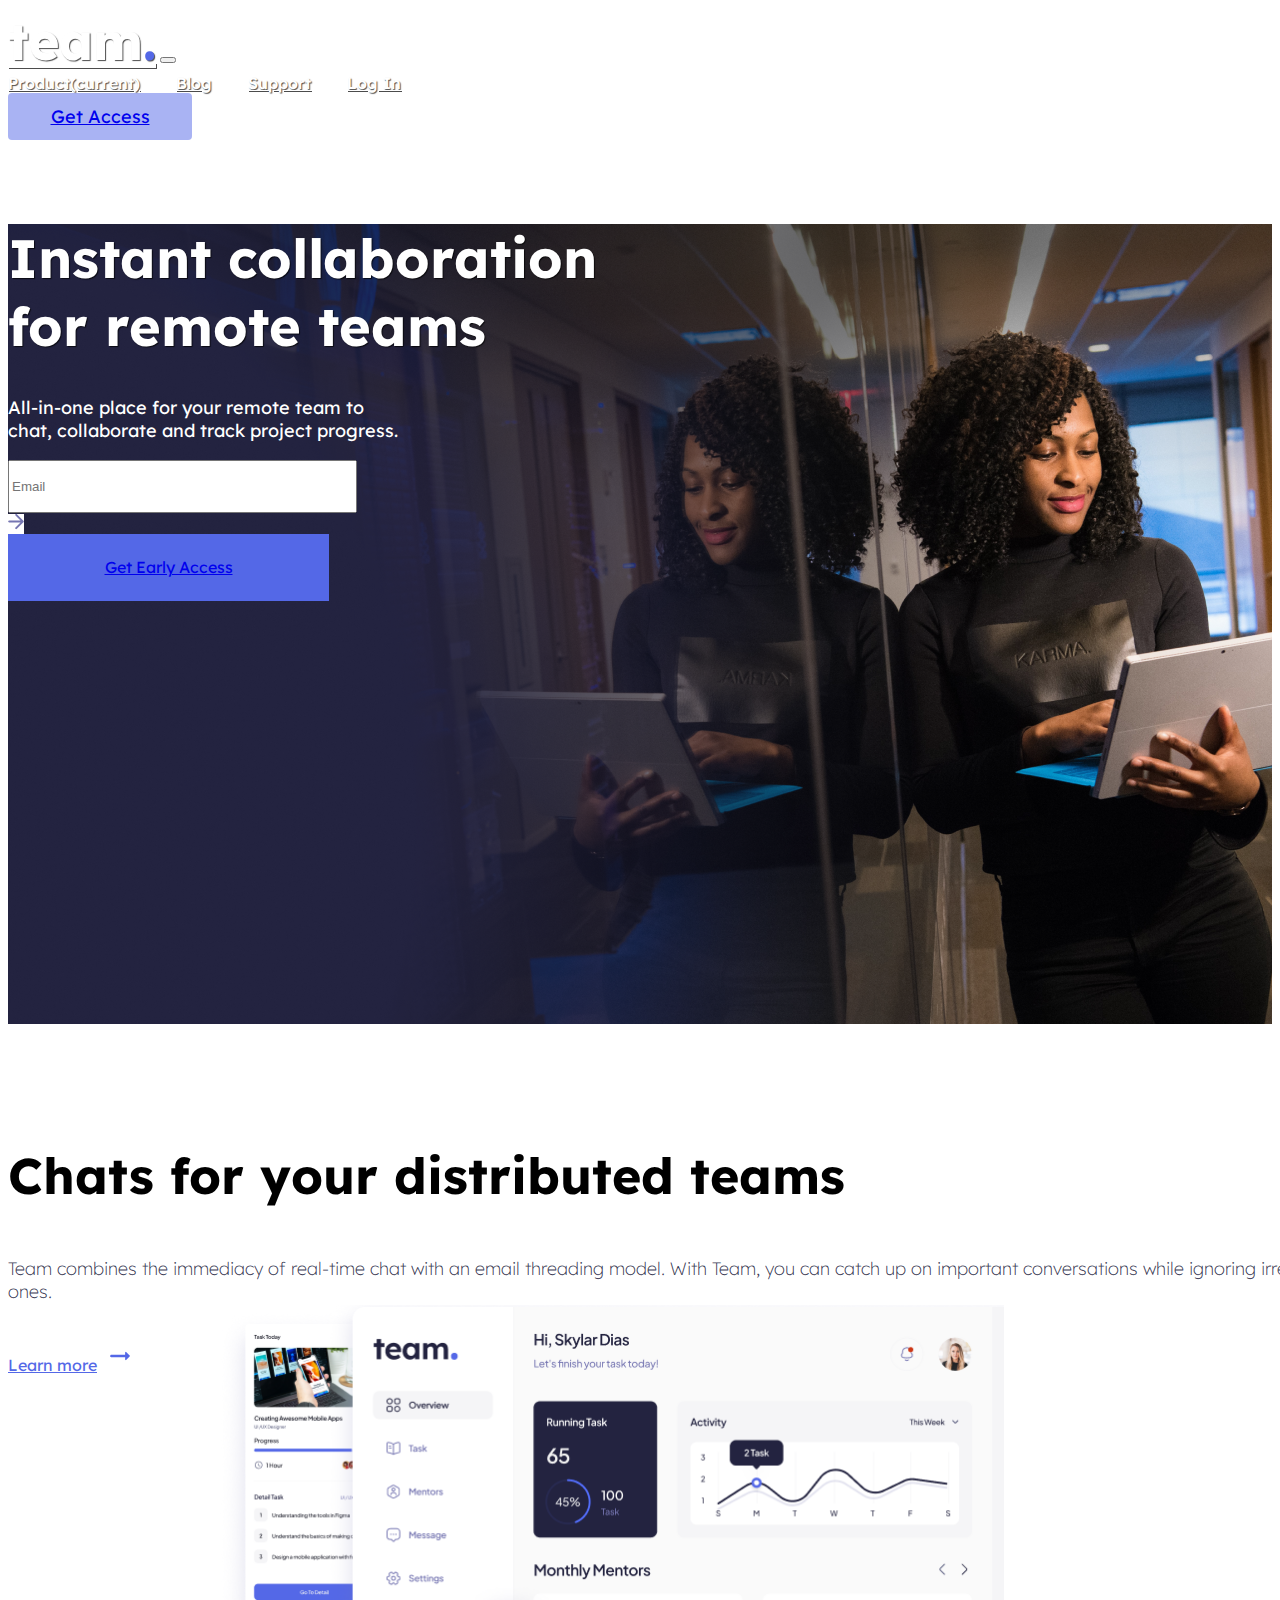
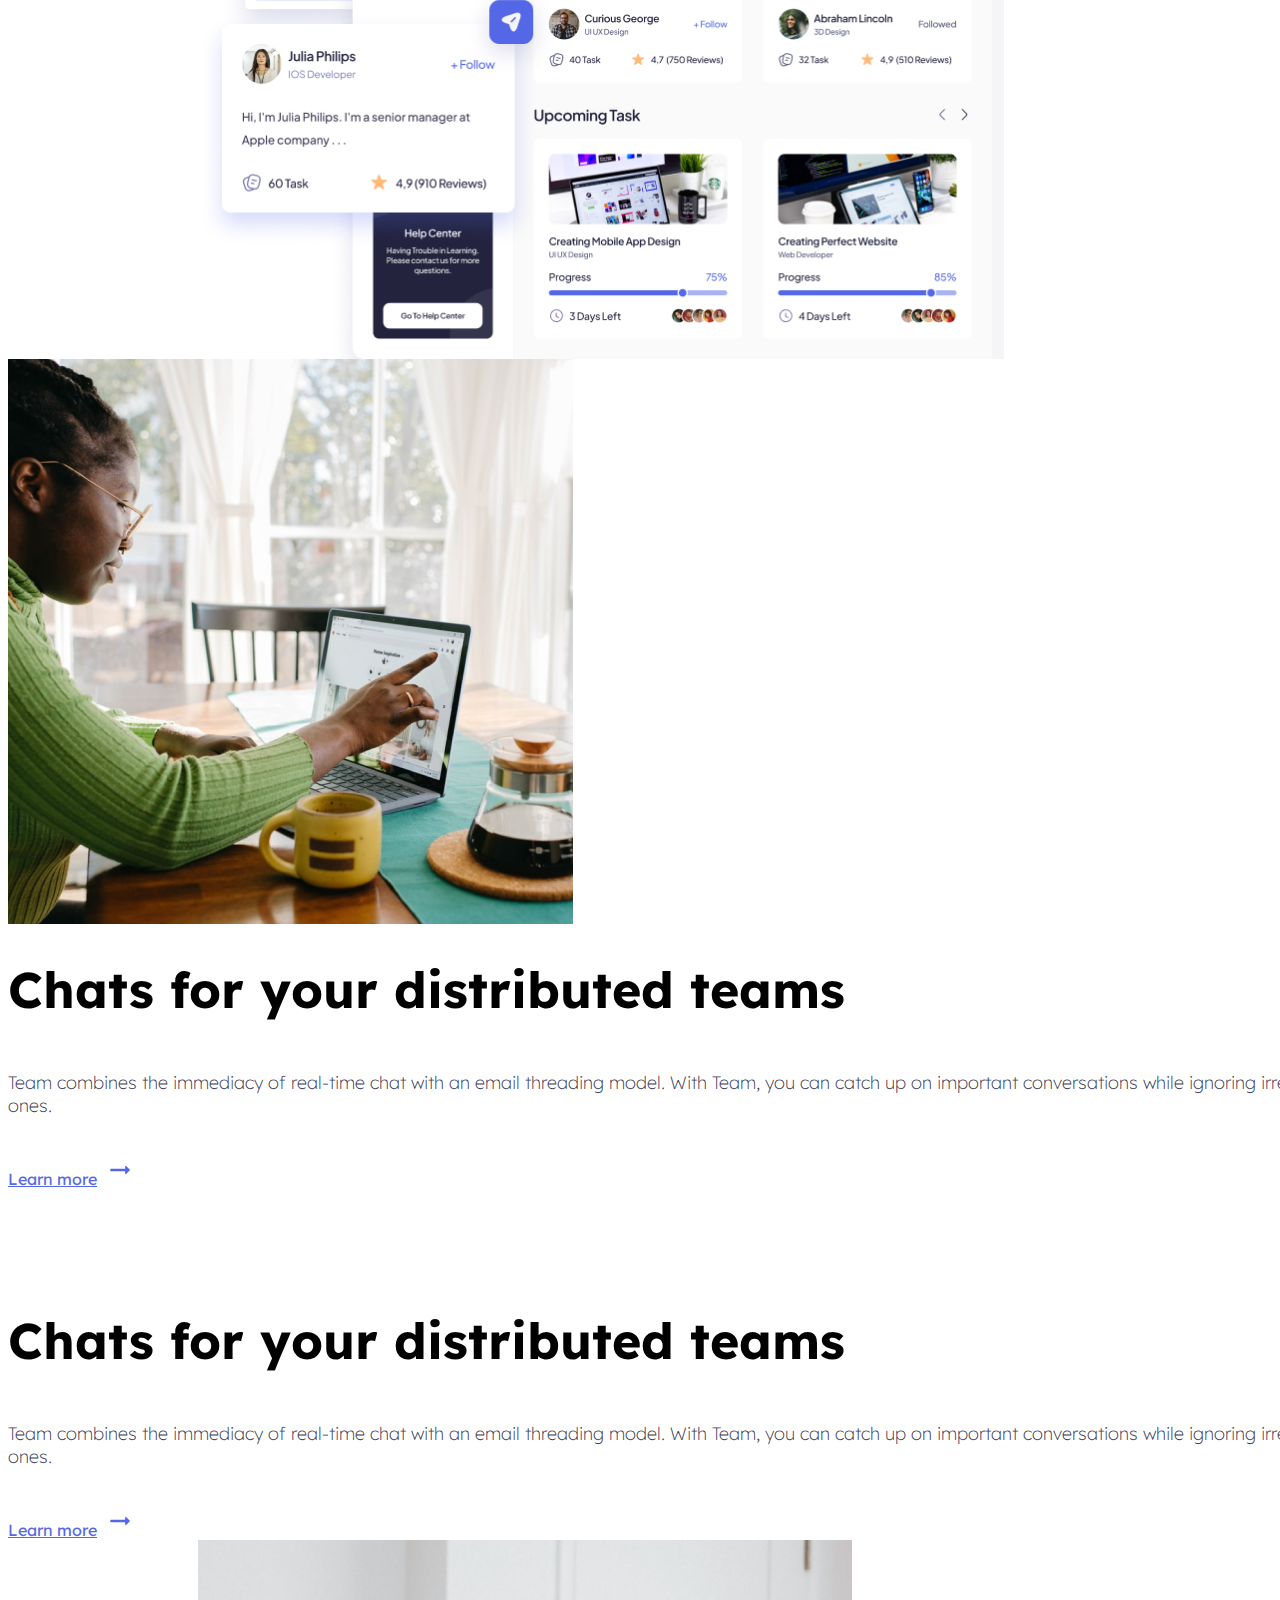
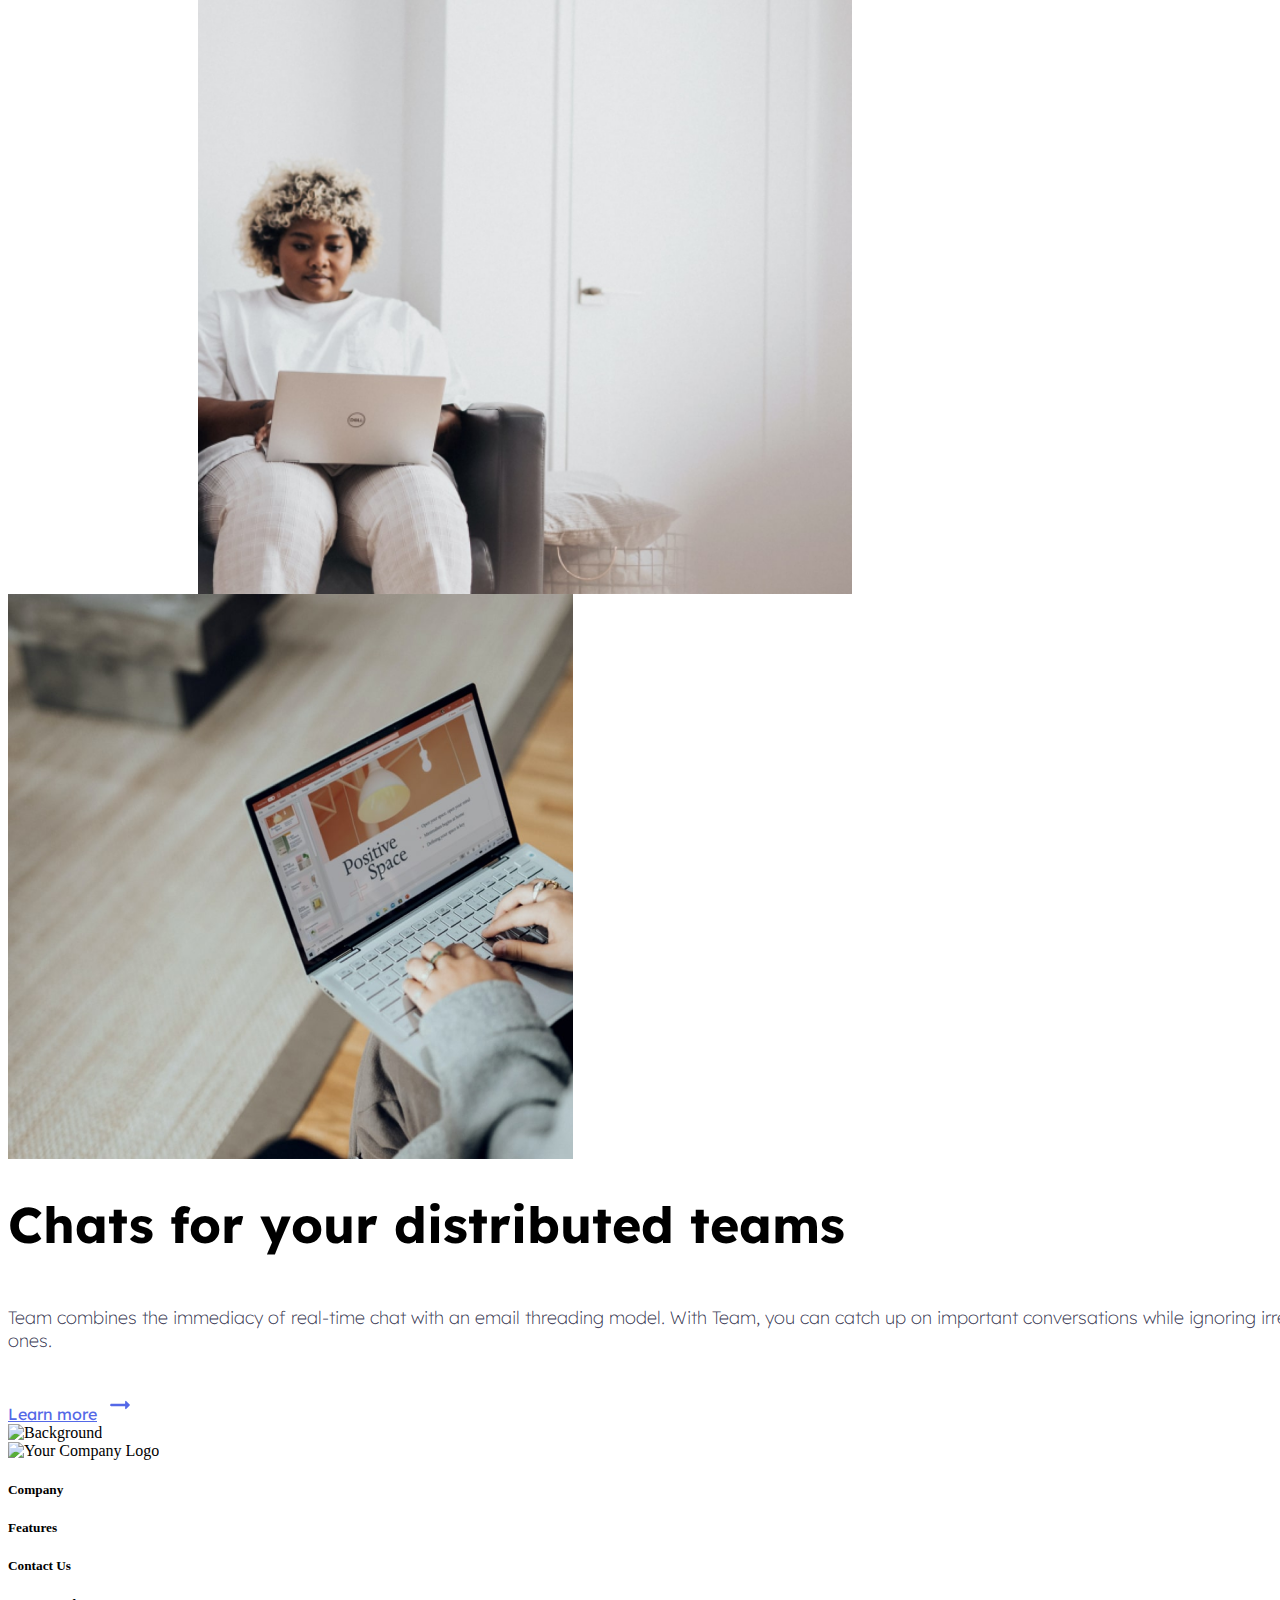
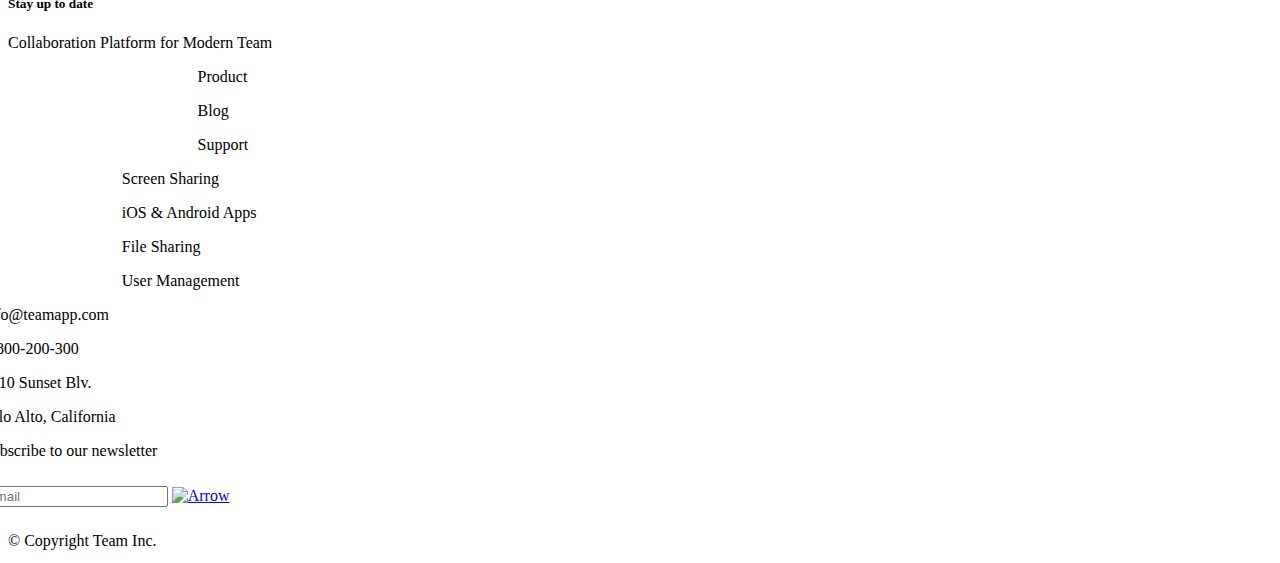
==== index.html @ dfdba872 "first commit" ====
<!doctype html>
<html lang="en">
  <head>
    <!-- Required meta tags -->
    <meta charset="utf-8">
    <meta name="viewport" content="width=device-width, initial-scale=1, shrink-to-fit=no">

    <!-- Bootstrap CSS -->
    <link rel="stylesheet" href="https://cdn.jsdelivr.net/npm/bootstrap@4.6.2/dist/css/bootstrap.min.css" integrity="sha384-xOolHFLEh07PJGoPkLv1IbcEPTNtaed2xpHsD9ESMhqIYd0nLMwNLD69Npy4HI+N" crossorigin="anonymous">

    <!-- Font Text -->
    <link href="https://fonts.googleapis.com/css2?family=Lexend+Deca" rel="stylesheet"> 
    <!-- My CSS -->
    <link rel="stylesheet" href="style.css">

    <title>Team.</title>
  </head>
  <body>
    <!-- Navbar -->
    <nav class="navbar navbar-expand-lg navbar-dark">
      <div class="container">
        <a class="navbar-brand font-family" href="#">team<span class="warna-titik">.</span></a>
        <button class="navbar-toggler" type="button" data-toggle="collapse" data-target="#navbarNavAltMarkup" aria-controls="navbarNavAltMarkup" aria-expanded="false" aria-label="Toggle navigation">
          <span class="navbar-toggler-icon"></span>
        </button>
        <div class="collapse navbar-collapse" id="navbarNavAltMarkup">
          <div class="navbar-nav ml-auto font-family">
            <a class="nav-link" href="#"><u>Product</u><span class="sr-only">(current)</span></a>
            <a class="nav-link" href="#"><u>Blog</u></a>
            <a class="nav-link" href="#"><u>Support</u></a>
            <a class="nav-link" href="#"><u>Log In</u></a>
            <a class="btn text-white tombol" href="#">Get Access</a>
          </div>
        </div>
      </div>
    </nav>
    <!-- END Navbar -->

    <!-- Jumbotron -->
    <div class="jumbotron jumbotron-fluid">
      <div class="">
        <div class="container font-family">
          <h1 class="display-4">Instant collaboration<br>for remote teams</h1>
          <p class="lead mt-4"><span>All-in-one place for your remote team to</span>
             chat, collaborate and track project progress.</p>
             <div class="container">
              <!-- Content -->
              <div class="row">
                <div class="lebar-kolom mt-5">
                  <div class="input-group">
                    <input type="text" class="form-email form-control icon-input" placeholder="Email">
                    <div class="input-group-append">
                      <span class="input-group-text">
                      <img src="img/arrow_forward.png" alt="">
                      </span>
                    </div>
                  </div>
                </div>
                <div class="col-6 mt-5">
                  <a href="#" class="btn text-white tombol2">Get Early Access</a>
              </div>
              </div>
        </div>
        </div>
      </div>
    </div> 
    <!-- END Jumbotron -->

    <!-- Container -->
    <div class="container font-family">
      <!-- Workingspace -->
      <div class="row workingspace ">
        <div class="col-lg-4">
          <h3>Chats for your distributed teams</h3>
          <p class="mt-4">Team combines the immediacy of real-time chat with an email threading model. With Team, you can catch up on important conversations while ignoring irrelevant ones.</p>
          <br><u class="link-button">Learn more</u><img class ="arrow-right" src="img/arrow_right.png" alt="">
        </div>
        <div class="col-lg-8">
          <img src="img/mockup.png" alt="Workingspace" class="img-fluid lebar-mockup">
        </div>
      </div>
      <div class="row workingspace ">
        <div class="col-lg-8">
          <img src="img/img-group.png" alt="Workingspace" class="img-fluid">
        </div>
        <div class="col-lg-4">
          <h3>Chats for your distributed teams</h3>
          <p class="mt-4">Team combines the immediacy of real-time chat with an email threading model. With Team, you can catch up on important conversations while ignoring irrelevant ones.</p>
          <br><u class="link-button">Learn more</u><img class ="arrow-right" src="img/arrow_right.png" alt="">
        </div>
      </div>
      <div class="row workingspace ">
        <div class="col-lg-4">
          <h3>Chats for your distributed teams</h3>
          <p class="mt-4">Team combines the immediacy of real-time chat with an email threading model. With Team, you can catch up on important conversations while ignoring irrelevant ones.</p>
          <br><u class="link-button">Learn more</u><img class ="arrow-right" src="img/arrow_right.png" alt="">
        </div>
        <div class="col-lg-8">
          <img src="img/img-group1.png" alt="Workingspace" class="img-fluid lebar-mockup1">
        </div>
      </div>
      <div class="row workingspace ">
        <div class="col-lg-8">
          <img src="img/img-group2.png" alt="Workingspace" class="img-fluid">
        </div>
        <div class="col-lg-4">
          <h3>Chats for your distributed teams</h3>
          <p class="mt-4">Team combines the immediacy of real-time chat with an email threading model. With Team, you can catch up on important conversations while ignoring irrelevant ones.</p>
          <br><u class="link-button">Learn more</u><img class ="arrow-right" src="img/arrow_right.png" alt="">
        </div>
      </div>
       <!-- END Workingspace -->
    </div>
    <!-- END Container -->

    <!-- Fotter -->
    <!-- Footer -->
  <footer class="py-3">
    <div class="custom-container">
      <div class="col-md-3 d-flex justify-content-center">
        <img src="images/Home-Desktop/Footer/background.png" alt="Background" width="100" />
      </div>
      <div class="row">
        <div class="col-md-1 d-flex justify-content-right">
          <img src="images/Home-Desktop/Footer/team..png" alt="Your Company Logo" width="100" />
        </div>
        <div class="col-md-4">
          <h5 class="text-right text-color-custom">Company</h5>
        </div>
        <div class="col-md-2">
          <h5 class="text-right text-color-custom">Features</h5>
          <!-- List of features here -->
        </div>
        <div class="col-md-2">
          <h5 class="text-right text-color-custom">Contact Us</h5>
          <!-- Contact info here -->
        </div>
        <div class="col-md-2">
          <h5 class="text-right text-color-custom">Stay up to date</h5>
          <!-- Social media icons here -->
        </div>
      </div>
      <!-- Add a new row for the collaboration platform -->
      <div class="row">
        <div class="col-md-2 text-left">
          <p>Collaboration Platform for Modern Team</p>
        </div>
        <div class="col-md-1 text-left" style="margin-left: 15%;">
          <!-- List of blog posts or other content here -->
          <p>Product</p>
          <p>Blog</p>
          <p>Support</p>
        </div>
        <div class="col-md-2 text-left" style="margin-left: 9%;">
          <!-- List of blog posts or other content here -->
          <p>Screen Sharing</p>
          <p>iOS & Android Apps</p>
          <p>File Sharing</p>
          <p>User Management</p>
        </div>
        <div class="col-md-2 text-left" style="margin-left: -2%;">
          <!-- List of blog posts or other content here -->
          <p>info@teamapp.com</p>
          <p>1-800-200-300</p>
          <p>1010 Sunset Blv.</p>
          <p>Palo Alto, California</p>
        </div>
        <!-- Text field here -->
        <div class="input-container text-left" style="margin-left: -2%; margin-bottom: 2%;">
          <p>Subscribe to our newsletter</p>
          <div style="margin-top: 2%;">
            <input type="text" placeholder="Email">
            <a href="http://127.0.0.1:5500/Landing_page.html#" class="arrow-icon"><img
                src="images/Home-Desktop/Footer/arrow_forward_24px.png" alt="Arrow" /></a>
          </div>
        </div>
      </div>
    </div>
    <!-- Move copyright outside the container -->
    </div>
    </div>
    <!-- Move copyright outside the container -->
    <div class="container">
      <div class="row">
        <div class="col-md-2 text-left">
          <p style="margin-bottom: 1%;">&copy; Copyright Team Inc.</p>
        </div>
      </div>
    </div>
  </footer>


    <!-- END Fotter -->

    <!-- Optional JavaScript; choose one of the two! -->

    <!-- Option 1: jQuery and Bootstrap Bundle (includes Popper) -->
    <script src="https://cdn.jsdelivr.net/npm/jquery@3.5.1/dist/jquery.slim.min.js" integrity="sha384-DfXdz2htPH0lsSSs5nCTpuj/zy4C+OGpamoFVy38MVBnE+IbbVYUew+OrCXaRkfj" crossorigin="anonymous"></script>
    <script src="https://cdn.jsdelivr.net/npm/bootstrap@4.6.2/dist/js/bootstrap.bundle.min.js" integrity="sha384-Fy6S3B9q64WdZWQUiU+q4/2Lc9npb8tCaSX9FK7E8HnRr0Jz8D6OP9dO5Vg3Q9ct" crossorigin="anonymous"></script>
  </body>
</html>
---- style.css ----
/* MOBILE VERSION */
/* Navbar */
.navbar {
    position: relative;
    z-index: 1;
    
    
}

.navbar-brand {
    
    font-size: 52px;
    font-weight: 700;
    
    
}
/* END Navbar */

/* Jumbotron */
.jumbotron {
    background-image: url(img/bg-web.png);
    background-size: cover;
    height: 900px;
    /* width: auto; */
    /* text-align: center; */
    position: relative;
    margin-top: -105px;
    margin-left: -900px;
}

.jumbotron .container {
    z-index: 1;
    position: relative;
}

.jumbotron::after {
    content: '';
    display: block;
    width: 100%;
    height: 100%;
    background-image: linear-gradient(to left, #5468e700, #5468e7b6);
    position: absolute;
    bottom: 0;
}

.jumbotron .display-4 {
   color: white;
   padding-left: 900px;
   /* text-align: right; */
   font-weight: bolder;
   text-shadow: 1px 1px 1px rgba(0, 0, 0, 0.7);
   /* font-size: 40px; */
   margin-top: 188.5px;
   

}

.jumbotron .display-4 span {
    font-weight: 600;
 }

 /* END Jumbotron */


/* Workingspace */
.workingspace{
    margin-top: 120px;
    text-align: center;
}

.workingspace h3{
    font-size: 50px;
    /* text-transform: uppercase; */
    margin-top: 30px;
    font-weight: 700;
    margin-right: -100px;

}

.workingspace p{
    font-size: 18px;
    color: #232340E5;
    font-weight: 200;
    margin-right: -100px;

}

/* END Workingspace */

/* Utility */
.font-family{
    font-family: Lexend Deca;
}

.tombol {
    border-radius: 4px;
    -webkit-border-radius: 4px;
    -moz-border-radius: 4px;
    -ms-border-radius: 4px;
    -o-border-radius: 4px;
    background-color: #5468E780;
    width: 184px;
    height: 47px;
    font-size: 18px;
    font-weight: 400;
    padding: 10px, 44px;
    display: flex;
    justify-content: center; 
    align-items: center;
}


.tombol2 {
    display: flex;
    justify-content: center; 
    align-items: center; 
    background-color: #5468E7;
    padding: 10px 44px; 
    width: 233px;
    height: 47px;
  }
  

/* .tombol2 {
    background-color: #5468E7;
    padding: 10px, 44px, 10px, 44px;
    width: 233px;
    height: 47px;

} */

.warna-titik {
    color: #5468E7;
 }

 .lead{
    color: white;
    font-size: 18px;
    padding-left: 900px;
    
}

.form-email {
    /* width: 298px; */
    /* margin-right: 100px; */
    height: 47px;
    padding: 11px, 16px;
    width: 100%;
    
}
.input-group-text {
    border: none; 
    background-color: rgb(255, 255, 255);
     
}

.lebar-kolom {
    width: 27%;
}

.link-button {
    color: #5468E7;
    font-size: 16px;
}

.arrow-right {
    margin-left: 8px;
}

/* END Utility */


/* DEKSTOP VERSION */
@media (min-width: 992px) {
    /* Navbar */
    .navbar-brand, .nav-link {
        color: white !important;
        text-shadow: 1px 1px 1px rgba(0, 0, 0, 0.7);
    } 



    .nav-link {
        /* text-transform: uppercase; */
        margin-right: 32px;
        font-size: 16px;
        font-weight: 500;
    }

    /* .nav-link:hover::after {
        content: '';
        display: block;
        border-bottom: 3px solid #0B63DC;
        width: 50%;
        margin: auto;
        padding-bottom: 5px;
        margin-bottom: -8px;

    } */

     /* END Navbar */

    /* Jumbotron */
    .jumbotron {
        margin-top: -105px;
        margin-left: auto;
        height: 800px;

    }

    .jumbotron::after {
        display: none;
      
    }

    .jumbotron .display-4 {
        font-size: 54px;
        padding-left: 0px;
        /* text-align: left; */
        /* color: white;
        margin-right: 100px;
        font-weight: 200;
        text-shadow: 1px 1px 1px rgba(0, 0, 0, 0.7);
        font-size: 40px;
        margin-top: 388.5px; */
    }
    /* END Jumbotron */

    /* Workingspace */
    .workingspace {
        text-align: left;
    }

    /* END Workingspace */

    /* Utility */
    .lead{
        color: white;
        font-size: 18px;
        padding-left: 0px;
    }

    .lead span{
        display: block;
    }

    .lebar-mockup {
        margin-left: 190px;
        margin-top: -70px;
        /* width: 1050.69px; */
        height: 654px;
        float: left;
    }

    .lebar-mockup1 {
        margin-left: 190px;
        /* margin-top: -70px; */
        /* width: 1050.69px; */
        height: 654px;
        float: left;
    }
    /* END Utility */
 }
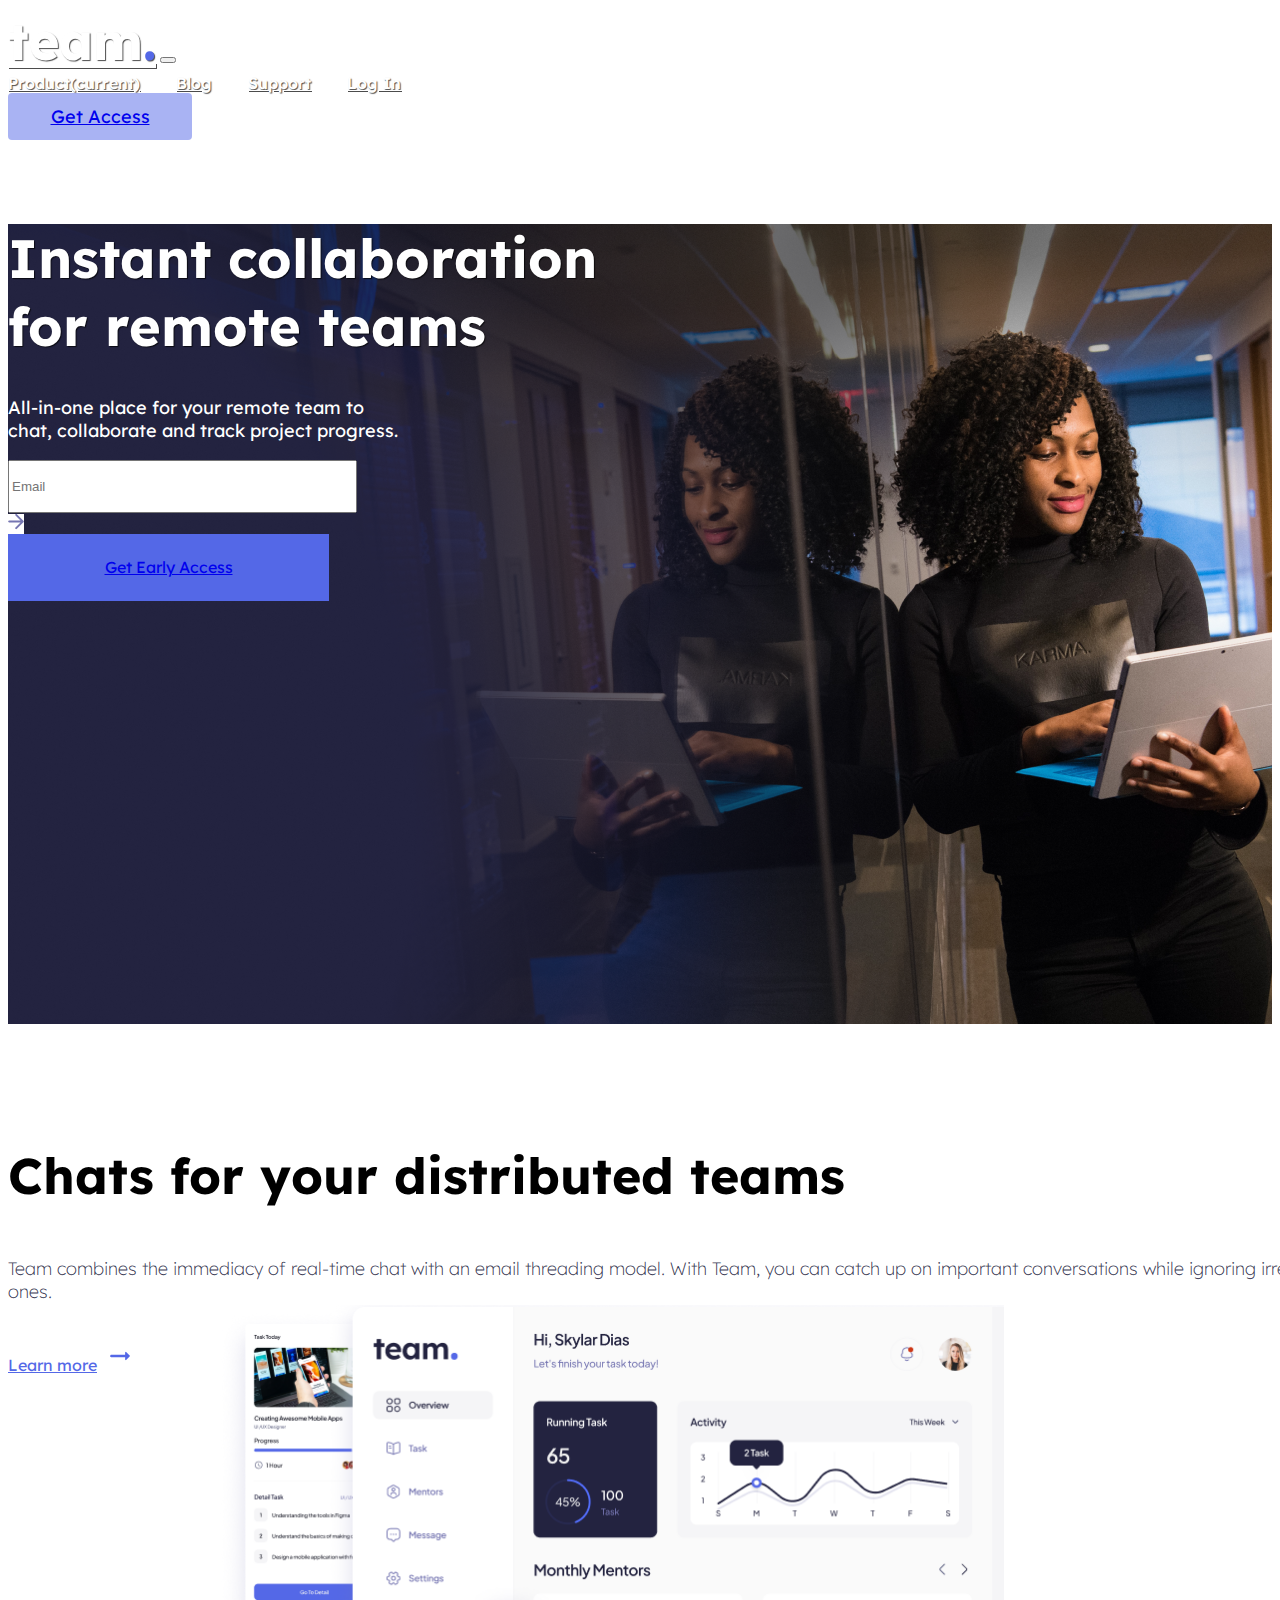
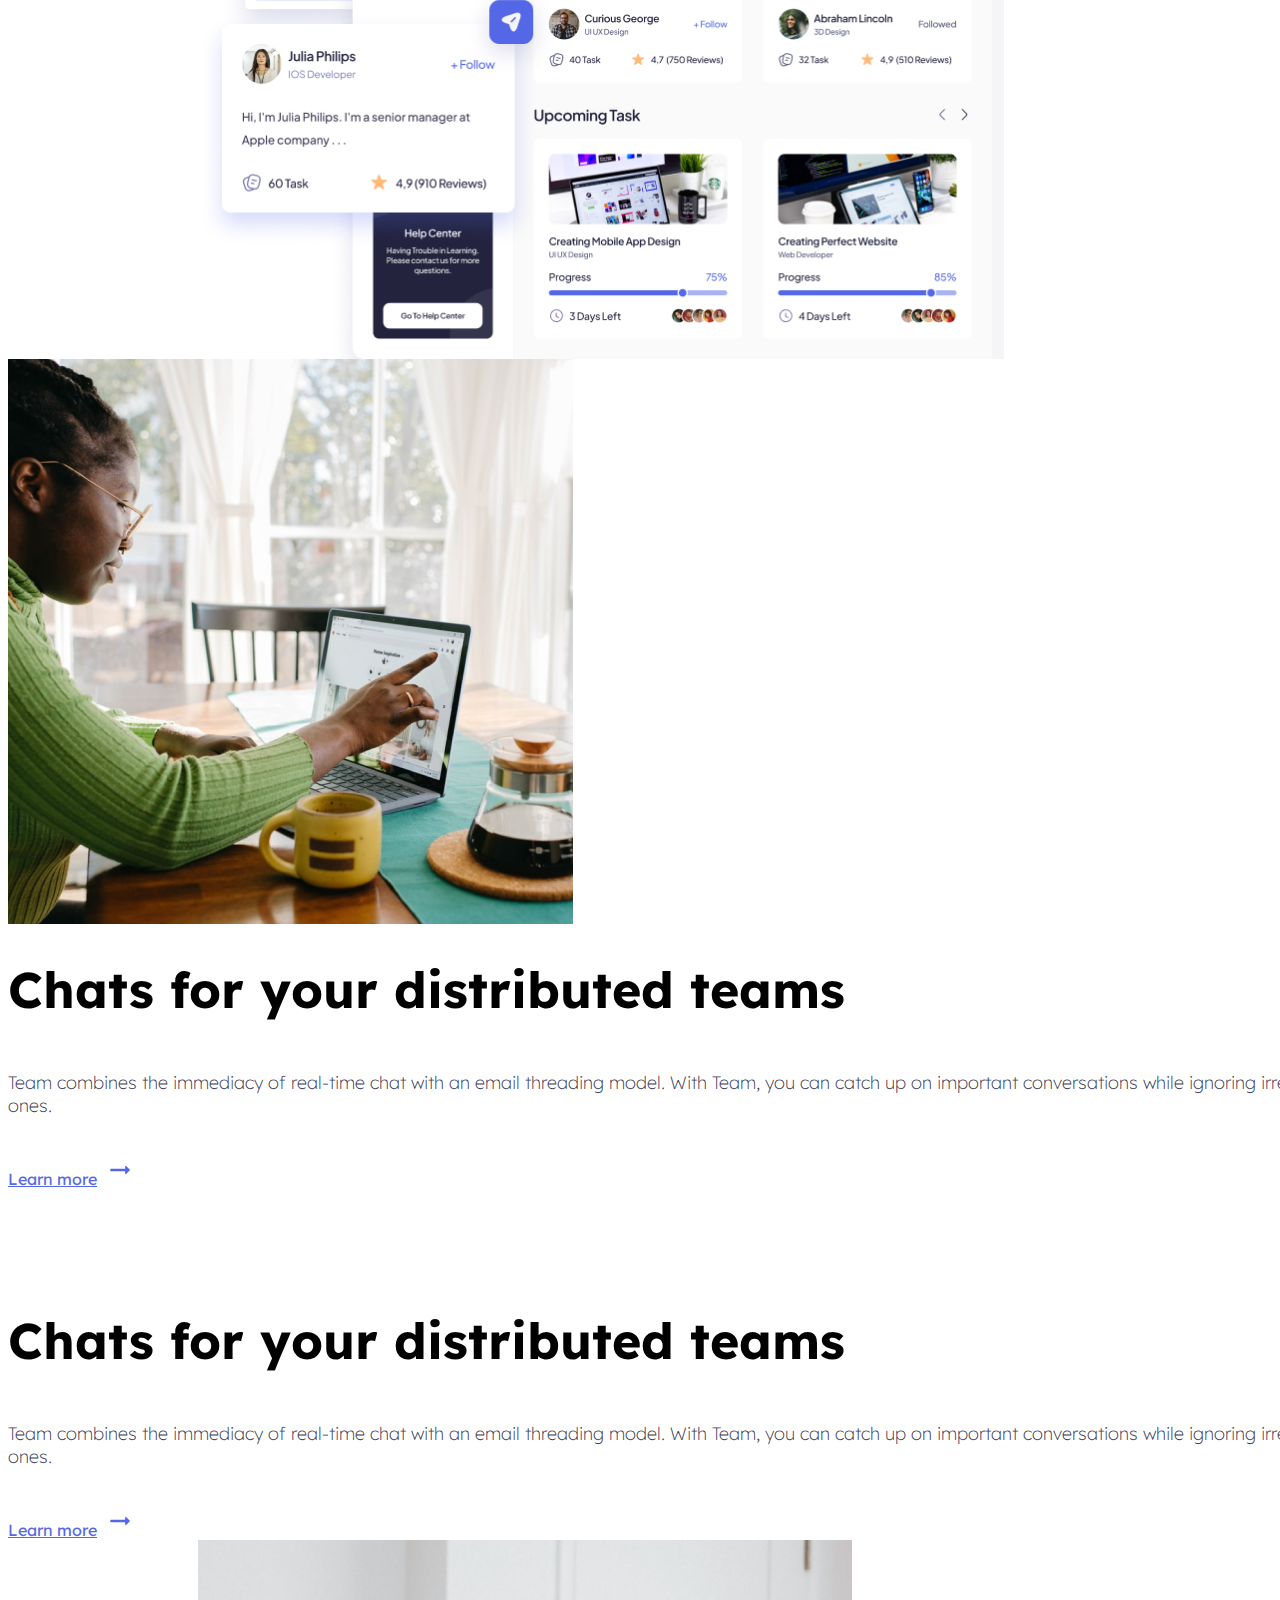
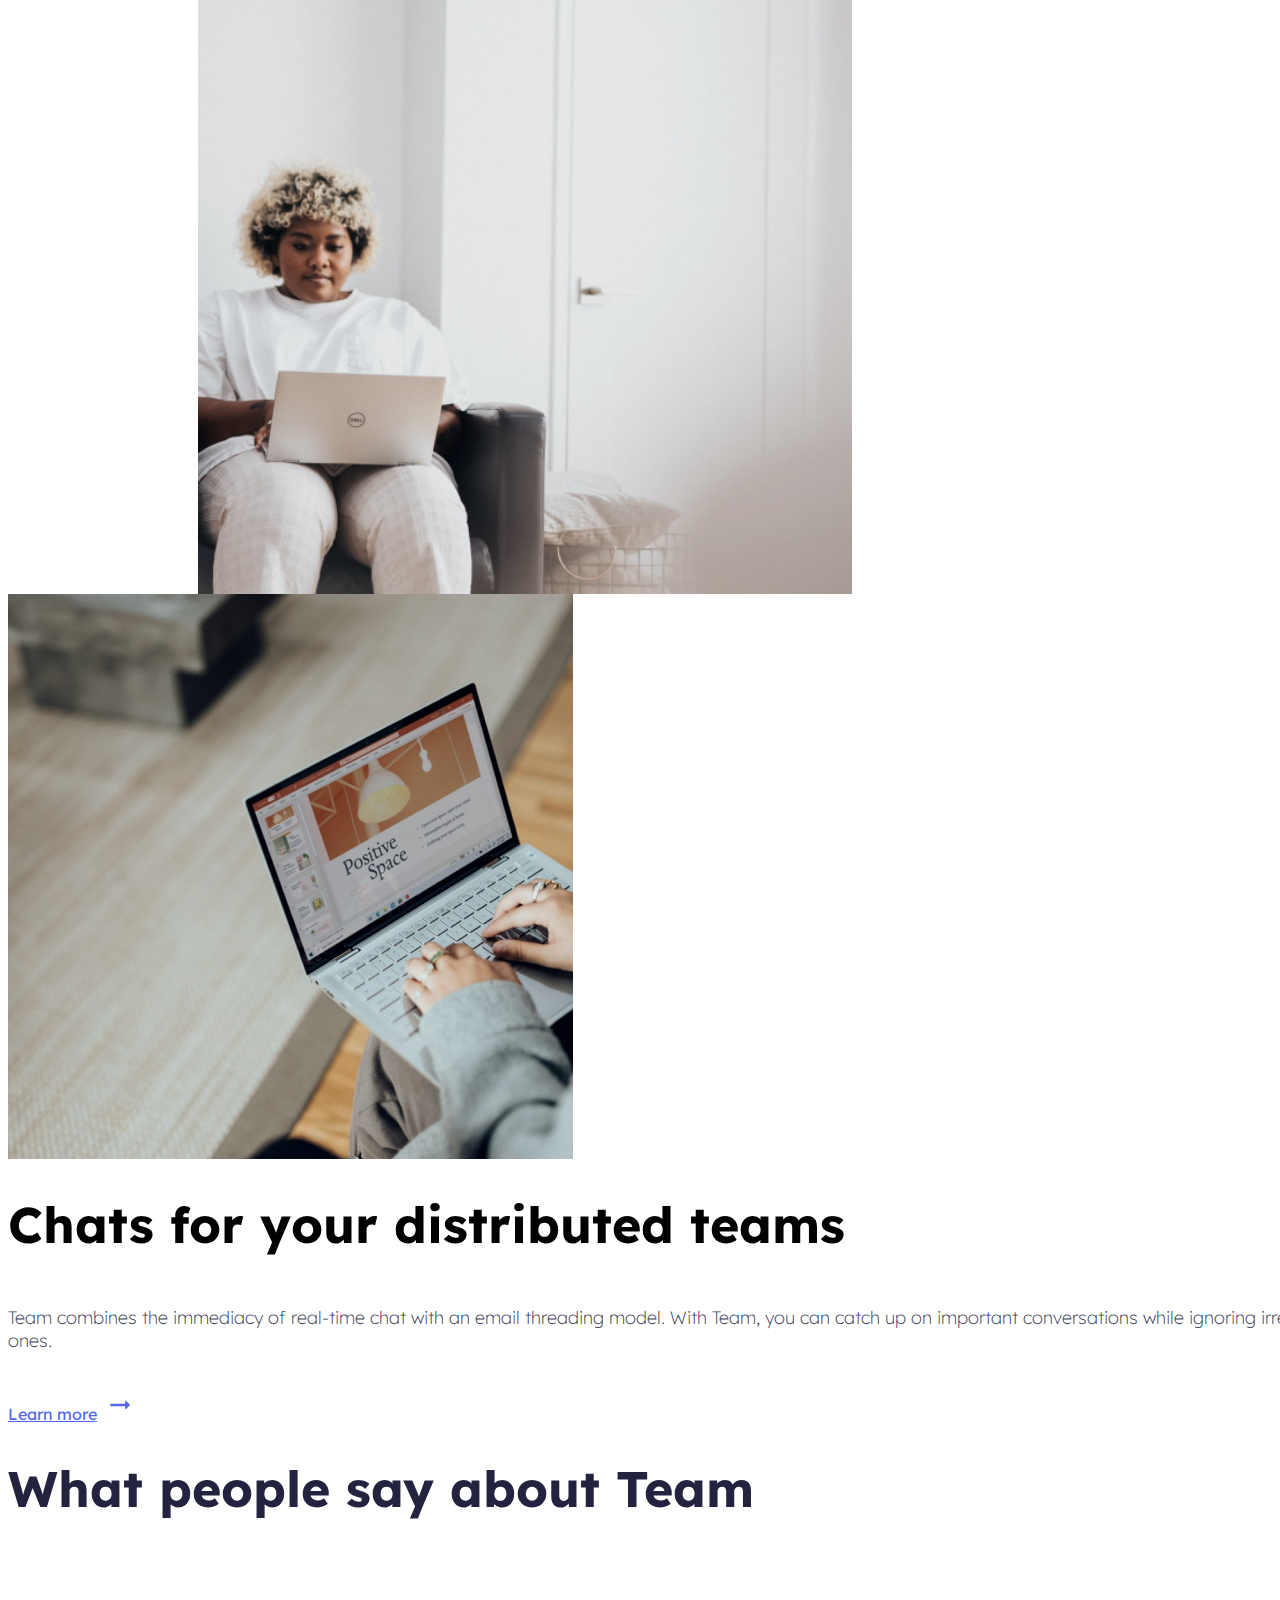
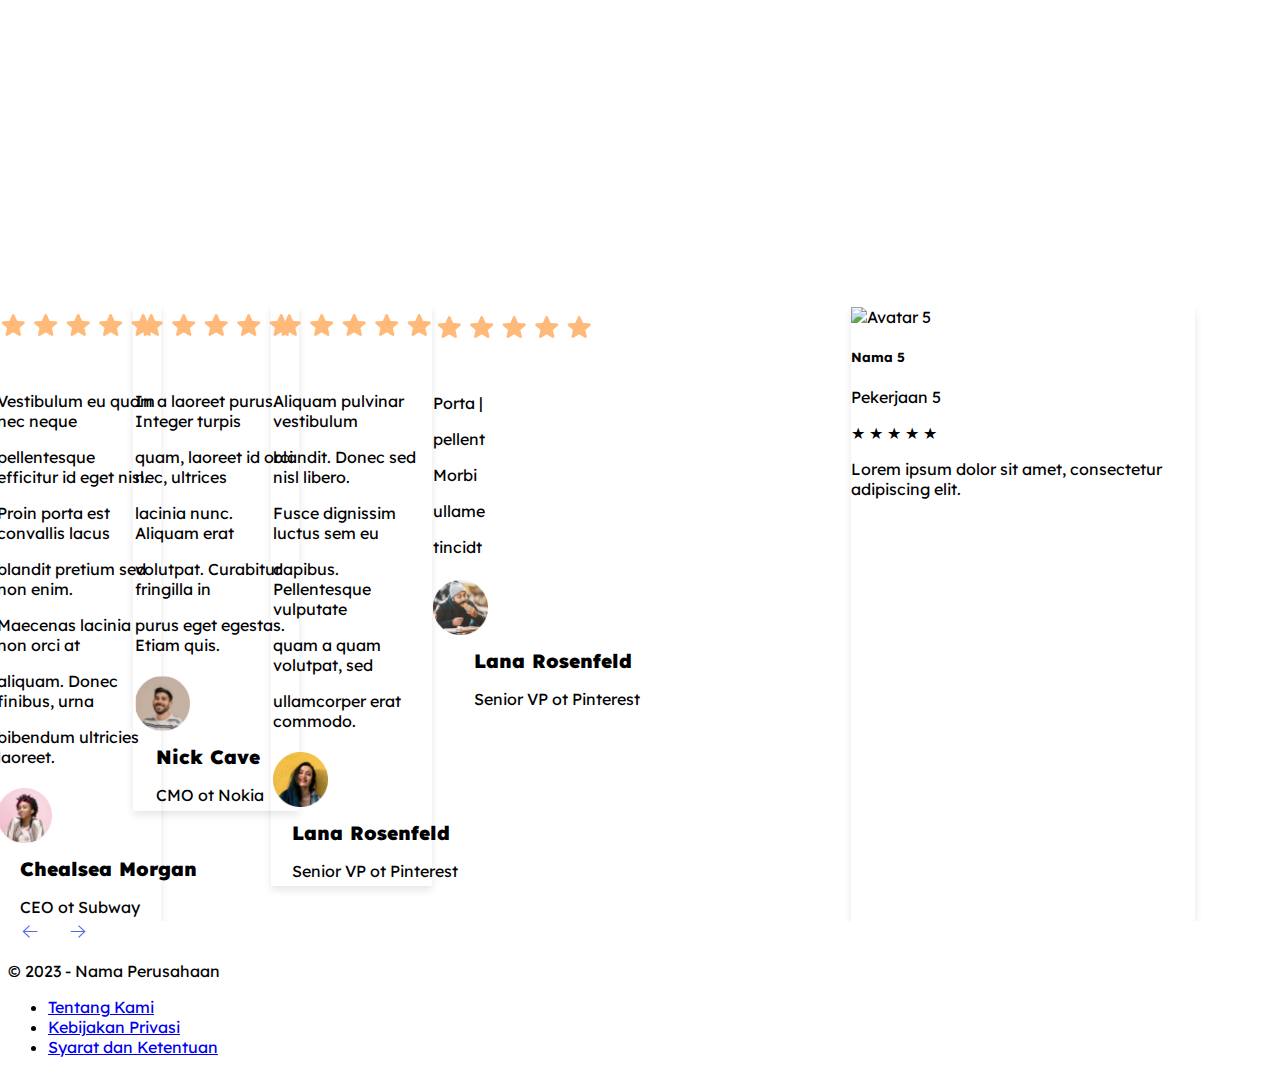
==== commit 063dae59: "update riviewcard" ====
--- a/index.html
+++ b/index.html
@@ -17,7 +17,7 @@
   </head>
   <body>
     <!-- Navbar -->
-    <nav class="navbar navbar-expand-lg navbar-dark">
+    <nav class="navbar navbar-expand-lg navbar-dark bg-transparent">
       <div class="container">
         <a class="navbar-brand font-family" href="#">team<span class="warna-titik">.</span></a>
         <button class="navbar-toggler" type="button" data-toggle="collapse" data-target="#navbarNavAltMarkup" aria-controls="navbarNavAltMarkup" aria-expanded="false" aria-label="Toggle navigation">
@@ -44,7 +44,7 @@
           <p class="lead mt-4"><span>All-in-one place for your remote team to</span>
              chat, collaborate and track project progress.</p>
              <div class="container">
-              <!-- Content -->
+              
               <div class="row">
                 <div class="lebar-kolom mt-5">
                   <div class="input-group">
@@ -69,19 +69,39 @@
     <!-- Container -->
     <div class="container font-family">
       <!-- Workingspace -->
+      <div class="row workingspace">
+        <div class="col-lg-4 urutan-kolom2">
+          <h3>Chats for your distributed teams</h3>
+          <p class="mt-4">Team combines the immediacy of real-time chat with an email threading model. With Team, you can catch up on important conversations while ignoring irrelevant ones.</p>
+          <br><u class="link-button">Learn more</u><img class ="arrow-right" src="img/arrow_right.png" alt="">
+        </div>
+        <div class="col-lg-8 urutan-kolom1">
+          <img src="img/mockup.png" alt="Workingspace" class="img-fluid lebar-mockup">
+        </div>
+      </div>
       <div class="row workingspace ">
+        <div class="col-lg-8">
+          <img src="img/img-group.png" alt="Workingspace" class="img-fluid">
+        </div>
         <div class="col-lg-4">
           <h3>Chats for your distributed teams</h3>
           <p class="mt-4">Team combines the immediacy of real-time chat with an email threading model. With Team, you can catch up on important conversations while ignoring irrelevant ones.</p>
           <br><u class="link-button">Learn more</u><img class ="arrow-right" src="img/arrow_right.png" alt="">
         </div>
-        <div class="col-lg-8">
-          <img src="img/mockup.png" alt="Workingspace" class="img-fluid lebar-mockup">
+      </div>
+      <div class="row workingspace ">
+        <div class="col-lg-4 urutan-kolom2">
+          <h3>Chats for your distributed teams</h3>
+          <p class="mt-4">Team combines the immediacy of real-time chat with an email threading model. With Team, you can catch up on important conversations while ignoring irrelevant ones.</p>
+          <br><u class="link-button">Learn more</u><img class ="arrow-right" src="img/arrow_right.png" alt="">
+        </div>
+        <div class="col-lg-8 urutan-kolom1">
+          <img src="img/img-group1.png" alt="Workingspace" class="img-fluid lebar-mockup1">
         </div>
       </div>
       <div class="row workingspace ">
         <div class="col-lg-8">
-          <img src="img/img-group.png" alt="Workingspace" class="img-fluid">
+          <img src="img/img-group2.png" alt="Workingspace" class="img-fluid">
         </div>
         <div class="col-lg-4">
           <h3>Chats for your distributed teams</h3>
@@ -89,113 +109,280 @@
           <br><u class="link-button">Learn more</u><img class ="arrow-right" src="img/arrow_right.png" alt="">
         </div>
       </div>
-      <div class="row workingspace ">
-        <div class="col-lg-4">
-          <h3>Chats for your distributed teams</h3>
-          <p class="mt-4">Team combines the immediacy of real-time chat with an email threading model. With Team, you can catch up on important conversations while ignoring irrelevant ones.</p>
-          <br><u class="link-button">Learn more</u><img class ="arrow-right" src="img/arrow_right.png" alt="">
-        </div>
-        <div class="col-lg-8">
-          <img src="img/img-group1.png" alt="Workingspace" class="img-fluid lebar-mockup1">
-        </div>
-      </div>
-      <div class="row workingspace ">
-        <div class="col-lg-8">
-          <img src="img/img-group2.png" alt="Workingspace" class="img-fluid">
-        </div>
-        <div class="col-lg-4">
-          <h3>Chats for your distributed teams</h3>
-          <p class="mt-4">Team combines the immediacy of real-time chat with an email threading model. With Team, you can catch up on important conversations while ignoring irrelevant ones.</p>
-          <br><u class="link-button">Learn more</u><img class ="arrow-right" src="img/arrow_right.png" alt="">
-        </div>
-      </div>
        <!-- END Workingspace -->
+    <div class="container">
+      <div class="row">
+        <div class="col-md-12">
+          <div class="d-flex justify-content-center align-items-center font-family" style="height: 50vh;">
+            <h1 class="text-model">What people say about Team</h1>
+          </div>
+        </div>
+      </div>
     </div>
     <!-- END Container -->
 
-    <!-- Fotter -->
+    <!-- Review Card -->
+    <section id="what-people-say" class="py-5">
+      <div class="container mt-5 mb-5">
+        <div id="reviewCarousel" class="carousel slide" data-ride="carousel">
+          <div class="carousel-inner">
+            <div class="carousel-item active">
+              <div class="row" style="margin-left: -1%;">
+                <div class="col-md-12 mb-5">
+                  <div class="review-carousel">
+                    <!-- Review Card Pertama -->
+                    <div class="col-md-4" style="margin-right: -3%;">
+                      <div class="card review-card">
+                        <div class="card-body" style="margin:-1%;">
+                          <div class="review-content">
+                            <div class="rating text-left">
+                              <img src="img\Rating.png" alt="Rating" />
+                            </div>
+                            <br>
+                            <p>Vestibulum eu quam nec neque </p>
+                            <p>pellentesque efficitur id eget nisl.</p>
+                            <p>Proin porta est convallis lacus</p>
+                            <p>blandit pretium sed non enim.</p>
+                            <p>Maecenas lacinia non orci at </p>
+                            <p>aliquam. Donec finibus, urna</p>
+                            <p> bibendum ultricies laoreet.</p>
+                            <br>
+                            <div class="row" style="width: 140%;">
+                              <div class="col-md-2">
+                                <div class="avatar-img text-center">
+                                  <img src="img\Avatar.png" alt="Avatar" width="55" />
+                                </div>
+                              </div>
+                              <div class="col-md-15" style="margin-left: 10%;">
+                                <div class="reviewer-name">
+                                  <h4><strong>Chealsea Morgan</strong></h4>
+                                  <p>CEO ot Subway</p>
+                                </div>
+                              </div>
+                            </div>
+                          </div>
+                        </div>
+                      </div>
+                    </div>
+  
+                    <!-- Review Card Kedua -->
+                    <div class="col-md-4" style="margin-right: -3%;">
+                      <div class="card review-card">
+                        <div class="card-body" style="margin:-1%;">
+                          <div class="review-content">
+                            <div class="rating text-left">
+                              <img src="img\Rating.png" alt="Rating" />
+                            </div>
+                            <br>
+                            <p> In a laoreet purus. Integer turpis</p>
+                            <p>quam, laoreet id orci nec, ultrices</p>
+                            <p>lacinia nunc. Aliquam erat</p>
+                            <p>volutpat. Curabitur fringilla in</p>
+                            <p>purus eget egestas. Etiam quis. </p>
+                            <br>
+                            <div class="row" style="width: 130%;">
+                              <div class="col-md-2">
+                                <div class="avatar-img text-center">
+                                  <img src="img\Ellipse.png" alt="Avatar" width="55" />
+                                </div>
+                              </div>
+                              <div class="col-md-15" style="margin-left: 10%;">
+                                <div class="reviewer-name">
+                                  <h4><strong>Nick Cave</strong></h4>
+                                  <p>CMO ot Nokia</p>
+                                </div>
+                              </div>
+                            </div>
+                          </div>
+                        </div>
+                      </div>
+                    </div>
+  
+                    <!-- Review Card Ketiga -->
+                    <div class="col-md-4" style="margin-right: -1%;">
+                      <div class="card review-card">
+                        <div class="card">
+                          <div class="card-body" style="margin:-1%;">
+                            <div class="review-content">
+                              <div class="rating text-left">
+                                <img src="img\Rating.png" alt="Rating" />
+                              </div>
+                              <br>
+                              <p> Aliquam pulvinar vestibulum</p>
+                              <p>blandit. Donec sed nisl libero.</p>
+                              <p>Fusce dignissim luctus sem eu</p>
+                              <p>dapibus. Pellentesque vulputate</p>
+                              <p>quam a quam volutpat, sed</p>
+                              <p> ullamcorper erat commodo. </p>
+                              <br>
+                              <div class="row" style="width: 120%;">
+                                <div class="col-md-2">
+                                  <div class="avatar-img text-center">
+                                    <img src="img\Avatar1.png" alt="Avatar" width="55" />
+                                  </div>
+                                </div>
+                                <div class="col-md-15" style="margin-left: 10%;">
+                                  <div class="reviewer-name">
+                                    <h4><strong>Lana Rosenfeld</strong></h4>
+                                    <p>Senior VP ot Pinterest</p>
+                                  </div>
+                                </div>
+                              </div>
+                            </div>
+                          </div>
+                        </div>
+                      </div>
+                    </div>
+  
+                    <!-- Review Card Keempat -->
+                    <div class="review-card review-card-no-mirror">
+                      <div class="card">
+                        <div class="card-body" style="margin:-1%;">
+                          <div class="review-content">
+                            <div class="rating text-left">
+                              <img src="img\Rating.png" alt="Rating" />
+                            </div>
+                            <br>
+                            <p style="margin-right: 20%;" class="review-text half-review-text">
+                              Porta |</p>
+                            <p>pellent</p>
+                            <p>Morbi</p>
+                            <p>ullame</p>
+                            <p>tincidt</p>
+                            <br>
+                            <div class="row" style="width: 120%;">
+                              <div class="col-md-2">
+                                <div class="avatar-img text-center">
+                                  <img src="img\Avatar2.png" alt="Avatar" width="55" />
+                                </div>
+                              </div>
+                              <div class="col-md-15" style="margin-left: 10%;">
+                                <div class="reviewer-name">
+                                  <h4><strong>Lana Rosenfeld</strong></h4>
+                                  <p>Senior VP ot Pinterest</p>
+                                </div>
+                              </div>
+                            </div>
+                          </div>
+                        </div>
+                      </div>
+                    </div>
+  
+  
+                    <div class="card review-card">
+                      <img src="images/Home-Desktop/Review Carousel/Ellipse1.png" class="card-img-top" alt="Avatar 5">
+                      <div class="card-body">
+                        <h5 class="card-title">Nama 5</h5>
+                        <p class="card-text">Pekerjaan 5</p>
+                        <div class="rating">
+                          <span>&#9733;</span>
+                          <span>&#9733;</span>
+                          <span>&#9733;</span>
+                          <span>&#9733;</span>
+                          <span>&#9733;</span>
+                        </div>
+                        <p class="card-text">Lorem ipsum dolor sit amet, consectetur adipiscing elit.</p>
+                      </div>
+                    </div>
+                  </div>
+                </div>
+              </div>
+  
+              <div class="d-flex justify-content-end" style="margin-right: 16%;">
+                <!-- Previous Button as Image -->
+                <button class="custom-btn" id="prevBtn">
+                  <img src="img\arrow.png" alt="Previous" />
+                </button>
+  
+                <!-- Next Button as Image -->
+                <button class="custom-btn" id="nextBtn">
+                  <img src="img\arrow(1).png" alt="Next" />
+                </button>
+              </div>
+            </div>
+          </div>
+        </div>
+      </div>
+    </section>
+    <!-- END Review Card -->
+
+
+
     <!-- Footer -->
-  <footer class="py-3">
-    <div class="custom-container">
-      <div class="col-md-3 d-flex justify-content-center">
-        <img src="images/Home-Desktop/Footer/background.png" alt="Background" width="100" />
-      </div>
-      <div class="row">
-        <div class="col-md-1 d-flex justify-content-right">
-          <img src="images/Home-Desktop/Footer/team..png" alt="Your Company Logo" width="100" />
-        </div>
-        <div class="col-md-4">
-          <h5 class="text-right text-color-custom">Company</h5>
-        </div>
-        <div class="col-md-2">
-          <h5 class="text-right text-color-custom">Features</h5>
-          <!-- List of features here -->
-        </div>
-        <div class="col-md-2">
-          <h5 class="text-right text-color-custom">Contact Us</h5>
-          <!-- Contact info here -->
-        </div>
-        <div class="col-md-2">
-          <h5 class="text-right text-color-custom">Stay up to date</h5>
-          <!-- Social media icons here -->
-        </div>
-      </div>
-      <!-- Add a new row for the collaboration platform -->
-      <div class="row">
-        <div class="col-md-2 text-left">
-          <p>Collaboration Platform for Modern Team</p>
-        </div>
-        <div class="col-md-1 text-left" style="margin-left: 15%;">
-          <!-- List of blog posts or other content here -->
-          <p>Product</p>
-          <p>Blog</p>
-          <p>Support</p>
-        </div>
-        <div class="col-md-2 text-left" style="margin-left: 9%;">
-          <!-- List of blog posts or other content here -->
-          <p>Screen Sharing</p>
-          <p>iOS & Android Apps</p>
-          <p>File Sharing</p>
-          <p>User Management</p>
-        </div>
-        <div class="col-md-2 text-left" style="margin-left: -2%;">
-          <!-- List of blog posts or other content here -->
-          <p>info@teamapp.com</p>
-          <p>1-800-200-300</p>
-          <p>1010 Sunset Blv.</p>
-          <p>Palo Alto, California</p>
-        </div>
-        <!-- Text field here -->
-        <div class="input-container text-left" style="margin-left: -2%; margin-bottom: 2%;">
-          <p>Subscribe to our newsletter</p>
-          <div style="margin-top: 2%;">
-            <input type="text" placeholder="Email">
-            <a href="http://127.0.0.1:5500/Landing_page.html#" class="arrow-icon"><img
-                src="images/Home-Desktop/Footer/arrow_forward_24px.png" alt="Arrow" /></a>
-          </div>
-        </div>
-      </div>
-    </div>
-    <!-- Move copyright outside the container -->
-    </div>
-    </div>
-    <!-- Move copyright outside the container -->
+  <footer class="footer">
     <div class="container">
       <div class="row">
-        <div class="col-md-2 text-left">
-          <p style="margin-bottom: 1%;">&copy; Copyright Team Inc.</p>
+        <div class="col-md-12">
+          <p>&copy; 2023 - Nama Perusahaan</p>
+          <ul class="list-inline">
+            <li class="list-inline-item"><a href="#">Tentang Kami</a></li>
+            <li class="list-inline-item"><a href="#">Kebijakan Privasi</a></li>
+            <li class="list-inline-item"><a href="#">Syarat dan Ketentuan</a></li>
+          </ul>
         </div>
       </div>
     </div>
   </footer>
 
-
-    <!-- END Fotter -->
+    <!-- END Footer -->
 
     <!-- Optional JavaScript; choose one of the two! -->
 
     <!-- Option 1: jQuery and Bootstrap Bundle (includes Popper) -->
     <script src="https://cdn.jsdelivr.net/npm/jquery@3.5.1/dist/jquery.slim.min.js" integrity="sha384-DfXdz2htPH0lsSSs5nCTpuj/zy4C+OGpamoFVy38MVBnE+IbbVYUew+OrCXaRkfj" crossorigin="anonymous"></script>
     <script src="https://cdn.jsdelivr.net/npm/bootstrap@4.6.2/dist/js/bootstrap.bundle.min.js" integrity="sha384-Fy6S3B9q64WdZWQUiU+q4/2Lc9npb8tCaSX9FK7E8HnRr0Jz8D6OP9dO5Vg3Q9ct" crossorigin="anonymous"></script>
+
+     <!-- jQuery -->
+  <script src="https://code.jquery.com/jquery-3.6.0.min.js"></script>
+  <!-- JavaScript for Carousel -->
+  <script>
+    // jQuery Document Ready
+    $(document).ready(function () {
+      // Initialize the carousel
+      const cardCount = $('.review-carousel .card').length;
+      const cardsPerPage = 4;
+      let currentIndex = 0;
+
+      function showCards() {
+        const cardWidth = $('.review-carousel .card').outerWidth(true);
+        const maxIndex = Math.max(cardCount - cardsPerPage, 0);
+        const offset = -Math.min(currentIndex, maxIndex) * cardWidth * cardsPerPage;
+        $('.review-carousel').css('transform', `translateX(${offset}px)`);
+
+        // Menyembunyikan card nomor 5 saat currentIndex mencapai cardCount - 1
+        if (currentIndex === cardCount - 1) {
+          $('.review-carousel .card').eq(cardsPerPage).addClass('d-none');
+        } else {
+          $('.review-carousel .card').eq(cardsPerPage).removeClass('d-none');
+        }
+
+        // Menampilkan card nomor 5 jika currentIndex mencapai cardCount - 2
+        if (currentIndex === cardCount - 2) {
+          $('.review-carousel .card').eq(cardsPerPage + 1).removeClass('d-none');
+        }
+      }
+
+      // Handle Next button click
+      $('#nextBtn').on('click', function () {
+        currentIndex += 1;
+        if (currentIndex > cardCount - cardsPerPage) {
+          currentIndex = cardCount - cardsPerPage;
+        }
+        showCards();
+      });
+
+      // Handle Previous button click
+      $('#prevBtn').on('click', function () {
+        currentIndex -= 1;
+        if (currentIndex < 0) {
+          currentIndex = 0;
+        }
+        showCards();
+      });
+
+      // Show initial cards
+      showCards();
+    });
+  </script>
   </body>
 </html>
--- a/style.css
+++ b/style.css
@@ -1,125 +1,288 @@
 /* MOBILE VERSION */
+@media (max-width: 576px) {
+  .workingspace {
+    margin-bottom: 50px;
+  }
+
+  .urutan-kolom1 {
+    order: 1; /* Mengubah urutan kolom menjadi 2 */
+    margin-bottom: 20px;
+  }
+
+  .urutan-kolom2 {
+    order: 2; /* Mengubah urutan kolom menjadi 2 */
+  }
+}
+
+/* ALL */
+
+/* .body{
+    margin: 0;
+} */
+
 /* Navbar */
 .navbar {
-    position: relative;
-    z-index: 1;
-    
-    
+  position: relative;
+  z-index: 1;
 }
 
 .navbar-brand {
-    
-    font-size: 52px;
-    font-weight: 700;
-    
-    
+  font-size: 52px;
+  font-weight: 700;
 }
 /* END Navbar */
 
 /* Jumbotron */
 .jumbotron {
-    background-image: url(img/bg-web.png);
-    background-size: cover;
-    height: 900px;
-    /* width: auto; */
-    /* text-align: center; */
-    position: relative;
-    margin-top: -105px;
-    margin-left: -900px;
+  background-image: url(img/bg-web.png);
+  background-size: cover;
+  height: 900px;
+  /* width: auto; */
+  /* text-align: center; */
+  position: relative;
+  margin-top: -105px;
+  margin-left: -900px;
 }
 
 .jumbotron .container {
-    z-index: 1;
-    position: relative;
+  z-index: 1;
+  position: relative;
 }
 
 .jumbotron::after {
-    content: '';
-    display: block;
+  content: "";
+  display: block;
+  width: 100%;
+  height: 100%;
+  background-image: linear-gradient(to left, #5468e700, #5468e7b6);
+  position: absolute;
+  bottom: 0;
+}
+
+.jumbotron .display-4 {
+  color: white;
+  padding-left: 900px;
+  /* text-align: right; */
+  font-weight: bolder;
+  text-shadow: 1px 1px 1px rgba(0, 0, 0, 0.7);
+  /* font-size: 40px; */
+  margin-top: 188.5px;
+}
+
+.jumbotron .display-4 span {
+  font-weight: 600;
+}
+
+/* END Jumbotron */
+
+/* Workingspace */
+.workingspace {
+  /* text-align: center; */
+}
+
+.workingspace h3 {
+  font-size: 50px;
+  /* text-transform: uppercase; */
+  /* margin-top: 30px; */
+  font-weight: 700;
+  /* margin-right: -100px; */
+}
+
+.workingspace p {
+  font-size: 18px;
+  color: #232340e5;
+  font-weight: 200;
+  /* margin-right: -100px; */
+}
+
+/* END Workingspace */
+
+/* Review Card */
+.review-carousel {
+  overflow: hidden;
+  display: flex;
+  transition: transform 0.3s ease;
+  height: 105%;
+}
+
+.review-card {
+  box-shadow: 0 4px 8px rgba(0, 0, 0, 0.1);
+  /* Add shadow effect */
+  transition: box-shadow 0.3s ease-in-out;
+  /* Optional: Add rounded corners for a better look */
+  flex: 0 0 27%;
+  /* Adjust the width as needed */
+  margin-right: 6%;
+}
+
+/* Increase shadow on hover */
+.review-card:hover {
+  box-shadow: 0 8px 16px rgba(0, 0, 0, 0.1);
+}
+
+.review-card-no-mirror {
+  box-shadow: none;
+}
+
+.review-card .rating {
+  margin-bottom: 10px;
+}
+
+.review-card .review-content {
+  max-width: 100%;
+  /* Set maximum width for the review content */
+  padding: 2%;
+  /* Add some padding to the content */
+}
+
+.review-card .avatar-img {
+  margin-bottom: 10px;
+}
+
+.review-card .reviewer-name h4 {
+  margin: 0;
+  font-size: 120%;
+}
+
+.review-card .reviewer-name p {
+  display: block;
+
+  /* Sesuaikan style lainnya jika diperlukan */
+  margin-bottom: 10px;
+}
+
+.review-card .review-content p {
+  margin-bottom: 1%;
+  /* Remove margin-bottom as it's not needed anymore */
+  height: 2%;
+  /* Enable vertical scrolling if the content exceeds the fixed height */
+}
+
+.card-img-top {
+  height: 45%;
+  /* Sesuaikan tinggi dengan ukuran card lain */
+  object-fit: cover;
+}
+
+/* Custom styles for the Next and Previous buttons */
+.custom-btn {
+  background-color: #ffffff;
+  /* Change the background color here */
+  color: #ffffff;
+  /* Change the text color (if needed) */
+  border: none;
+  /* Adjust the padding as needed */
+  border-radius: 5%;
+  /* Add rounded corners */
+  cursor: pointer;
+}
+
+/* Custom styles for the Next and Previous button images */
+.custom-btn img {
+  width: 60%;
+  /* Adjust the image width as needed */
+  height: 60%;
+  /* Adjust the image height as needed */
+}
+
+/* Media query for mobile landscape */
+@media only screen and (max-width: 767px) {
+  .review-carousel {
+    height: auto;
+    overflow-x: scroll;
+    white-space: nowrap;
+  }
+
+  .review-card {
+    width: 80%;
+    margin: 0 auto;
+    margin-bottom: 30px;
+  }
+
+  .review-card-no-mirror {
+    width: 80%;
+    margin: 0 auto;
+    margin-bottom: 30px;
+  }
+
+  .custom-btn {
+    margin: 10px;
+  }
+}
+
+/* Media query for mobile portrait */
+@media only screen and (max-width: 576px) {
+  .custom-container {
     width: 100%;
-    height: 100%;
-    background-image: linear-gradient(to left, #5468e700, #5468e7b6);
-    position: absolute;
-    bottom: 0;
-}
-
-.jumbotron .display-4 {
-   color: white;
-   padding-left: 900px;
-   /* text-align: right; */
-   font-weight: bolder;
-   text-shadow: 1px 1px 1px rgba(0, 0, 0, 0.7);
-   /* font-size: 40px; */
-   margin-top: 188.5px;
-   
-
-}
-
-.jumbotron .display-4 span {
-    font-weight: 600;
- }
-
- /* END Jumbotron */
-
-
-/* Workingspace */
-.workingspace{
-    margin-top: 120px;
-    text-align: center;
-}
-
-.workingspace h3{
-    font-size: 50px;
-    /* text-transform: uppercase; */
-    margin-top: 30px;
-    font-weight: 700;
-    margin-right: -100px;
-
-}
-
-.workingspace p{
-    font-size: 18px;
-    color: #232340E5;
-    font-weight: 200;
-    margin-right: -100px;
-
-}
-
-/* END Workingspace */
+    padding: 0;
+  }
+
+  /* ... Existing CSS Rules ... */
+
+  .review-carousel {
+    overflow: hidden;
+    white-space: nowrap;
+    display: flex;
+    transition: transform 0.3s ease;
+    height: 120%;
+  }
+
+  .review-card {
+    flex: 0 0 80%;
+    margin-right: 6%;
+  }
+
+  .review-card-no-mirror {
+    flex: 0 0 80%;
+    margin-right: 6%;
+  }
+
+  .card-img-top {
+    height: 30%;
+  }
+
+  .review-card .review-content p {
+    margin-bottom: 2%;
+    height: auto;
+  }
+}
+/* END Review Card */
+
+/* Footer */
+
+/* END Footer */
 
 /* Utility */
-.font-family{
-    font-family: Lexend Deca;
+.font-family {
+  font-family: Lexend Deca;
 }
 
 .tombol {
-    border-radius: 4px;
-    -webkit-border-radius: 4px;
-    -moz-border-radius: 4px;
-    -ms-border-radius: 4px;
-    -o-border-radius: 4px;
-    background-color: #5468E780;
-    width: 184px;
-    height: 47px;
-    font-size: 18px;
-    font-weight: 400;
-    padding: 10px, 44px;
-    display: flex;
-    justify-content: center; 
-    align-items: center;
-}
-
+  border-radius: 4px;
+  -webkit-border-radius: 4px;
+  -moz-border-radius: 4px;
+  -ms-border-radius: 4px;
+  -o-border-radius: 4px;
+  background-color: #5468e780;
+  width: 184px;
+  height: 47px;
+  font-size: 18px;
+  font-weight: 400;
+  padding: 10px, 44px;
+  display: flex;
+  justify-content: center;
+  align-items: center;
+}
 
 .tombol2 {
-    display: flex;
-    justify-content: center; 
-    align-items: center; 
-    background-color: #5468E7;
-    padding: 10px 44px; 
-    width: 233px;
-    height: 47px;
-  }
-  
+  display: flex;
+  justify-content: center;
+  align-items: center;
+  background-color: #5468e7;
+  padding: 10px 44px;
+  width: 233px;
+  height: 47px;
+}
 
 /* .tombol2 {
     background-color: #5468E7;
@@ -130,64 +293,68 @@
 } */
 
 .warna-titik {
-    color: #5468E7;
- }
-
- .lead{
-    color: white;
-    font-size: 18px;
-    padding-left: 900px;
-    
+  color: #5468e7;
+}
+
+.lead {
+  color: white;
+  font-size: 18px;
+  padding-left: 900px;
 }
 
 .form-email {
-    /* width: 298px; */
-    /* margin-right: 100px; */
-    height: 47px;
-    padding: 11px, 16px;
-    width: 100%;
-    
+  /* width: 298px; */
+  /* margin-right: 100px; */
+  height: 47px;
+  padding: 11px, 16px;
+  width: 100%;
 }
 .input-group-text {
-    border: none; 
-    background-color: rgb(255, 255, 255);
-     
+  border: none;
+  background-color: rgb(255, 255, 255);
 }
 
 .lebar-kolom {
-    width: 27%;
+  width: 27%;
 }
 
 .link-button {
-    color: #5468E7;
-    font-size: 16px;
+  color: #5468e7;
+  font-size: 16px;
+  /* display: block;
+    margin-bottom: 10px; */
 }
 
 .arrow-right {
-    margin-left: 8px;
+  margin-left: 8px;
+}
+
+.text-model {
+  color: #232340;
+  font-weight: 700;
+  font-size: 50px;
+  /* height: 50vh; */
 }
 
 /* END Utility */
-
 
 /* DEKSTOP VERSION */
 @media (min-width: 992px) {
-    /* Navbar */
-    .navbar-brand, .nav-link {
-        color: white !important;
-        text-shadow: 1px 1px 1px rgba(0, 0, 0, 0.7);
-    } 
-
-
-
-    .nav-link {
-        /* text-transform: uppercase; */
-        margin-right: 32px;
-        font-size: 16px;
-        font-weight: 500;
-    }
-
-    /* .nav-link:hover::after {
+  /* Navbar */
+  .navbar-brand,
+  .nav-link {
+    color: white !important;
+    text-shadow: 1px 1px 1px rgba(0, 0, 0, 0.7);
+  }
+
+  .nav-link {
+    /* text-transform: uppercase; */
+    margin-right: 32px;
+    font-size: 16px;
+    font-weight: 500;
+  }
+
+  /* .nav-link:hover::after {
         content: '';
         display: block;
         border-bottom: 3px solid #0B63DC;
@@ -198,66 +365,80 @@
 
     } */
 
-     /* END Navbar */
-
-    /* Jumbotron */
-    .jumbotron {
-        margin-top: -105px;
-        margin-left: auto;
-        height: 800px;
-
-    }
-
-    .jumbotron::after {
-        display: none;
-      
-    }
-
-    .jumbotron .display-4 {
-        font-size: 54px;
-        padding-left: 0px;
-        /* text-align: left; */
-        /* color: white;
+  /* END Navbar */
+
+  /* Jumbotron */
+  .jumbotron {
+    margin-top: -105px;
+    margin-left: auto;
+    height: 800px;
+  }
+
+  .jumbotron::after {
+    display: none;
+  }
+
+  .jumbotron .display-4 {
+    font-size: 54px;
+    padding-left: 0px;
+    /* text-align: left; */
+    /* color: white;
         margin-right: 100px;
         font-weight: 200;
         text-shadow: 1px 1px 1px rgba(0, 0, 0, 0.7);
         font-size: 40px;
         margin-top: 388.5px; */
-    }
-    /* END Jumbotron */
-
-    /* Workingspace */
-    .workingspace {
-        text-align: left;
-    }
-
-    /* END Workingspace */
-
-    /* Utility */
-    .lead{
-        color: white;
-        font-size: 18px;
-        padding-left: 0px;
-    }
-
-    .lead span{
-        display: block;
-    }
-
-    .lebar-mockup {
-        margin-left: 190px;
-        margin-top: -70px;
-        /* width: 1050.69px; */
-        height: 654px;
-        float: left;
-    }
-
-    .lebar-mockup1 {
-        margin-left: 190px;
-        /* margin-top: -70px; */
-        /* width: 1050.69px; */
-        height: 654px;
-        float: left;
-    }
-    /* END Utility */
- }+  }
+  /* END Jumbotron */
+
+  /* Workingspace */
+  .workingspace {
+    text-align: left;
+    margin-top: 120px;
+  }
+
+  .workingspace h3 {
+    font-size: 50px;
+    /* text-transform: uppercase; */
+    margin-top: 30px;
+    font-weight: 700;
+    margin-right: -100px;
+  }
+
+  .workingspace p {
+    font-size: 18px;
+    color: #232340e5;
+    font-weight: 200;
+    margin-right: -100px;
+  }
+
+  /* END Workingspace */
+
+  /* Utility */
+  .lead {
+    color: white;
+    font-size: 18px;
+    padding-left: 0px;
+  }
+
+  .lead span {
+    display: block;
+  }
+
+  .lebar-mockup {
+    margin-left: 190px;
+    margin-top: -70px;
+    /* width: 1050.69px; */
+    height: 654px;
+    float: left;
+  }
+
+  .lebar-mockup1 {
+    margin-left: 190px;
+    /* margin-top: -70px; */
+    /* width: 1050.69px; */
+    height: 654px;
+    float: left;
+  }
+  /* END Utility */
+}
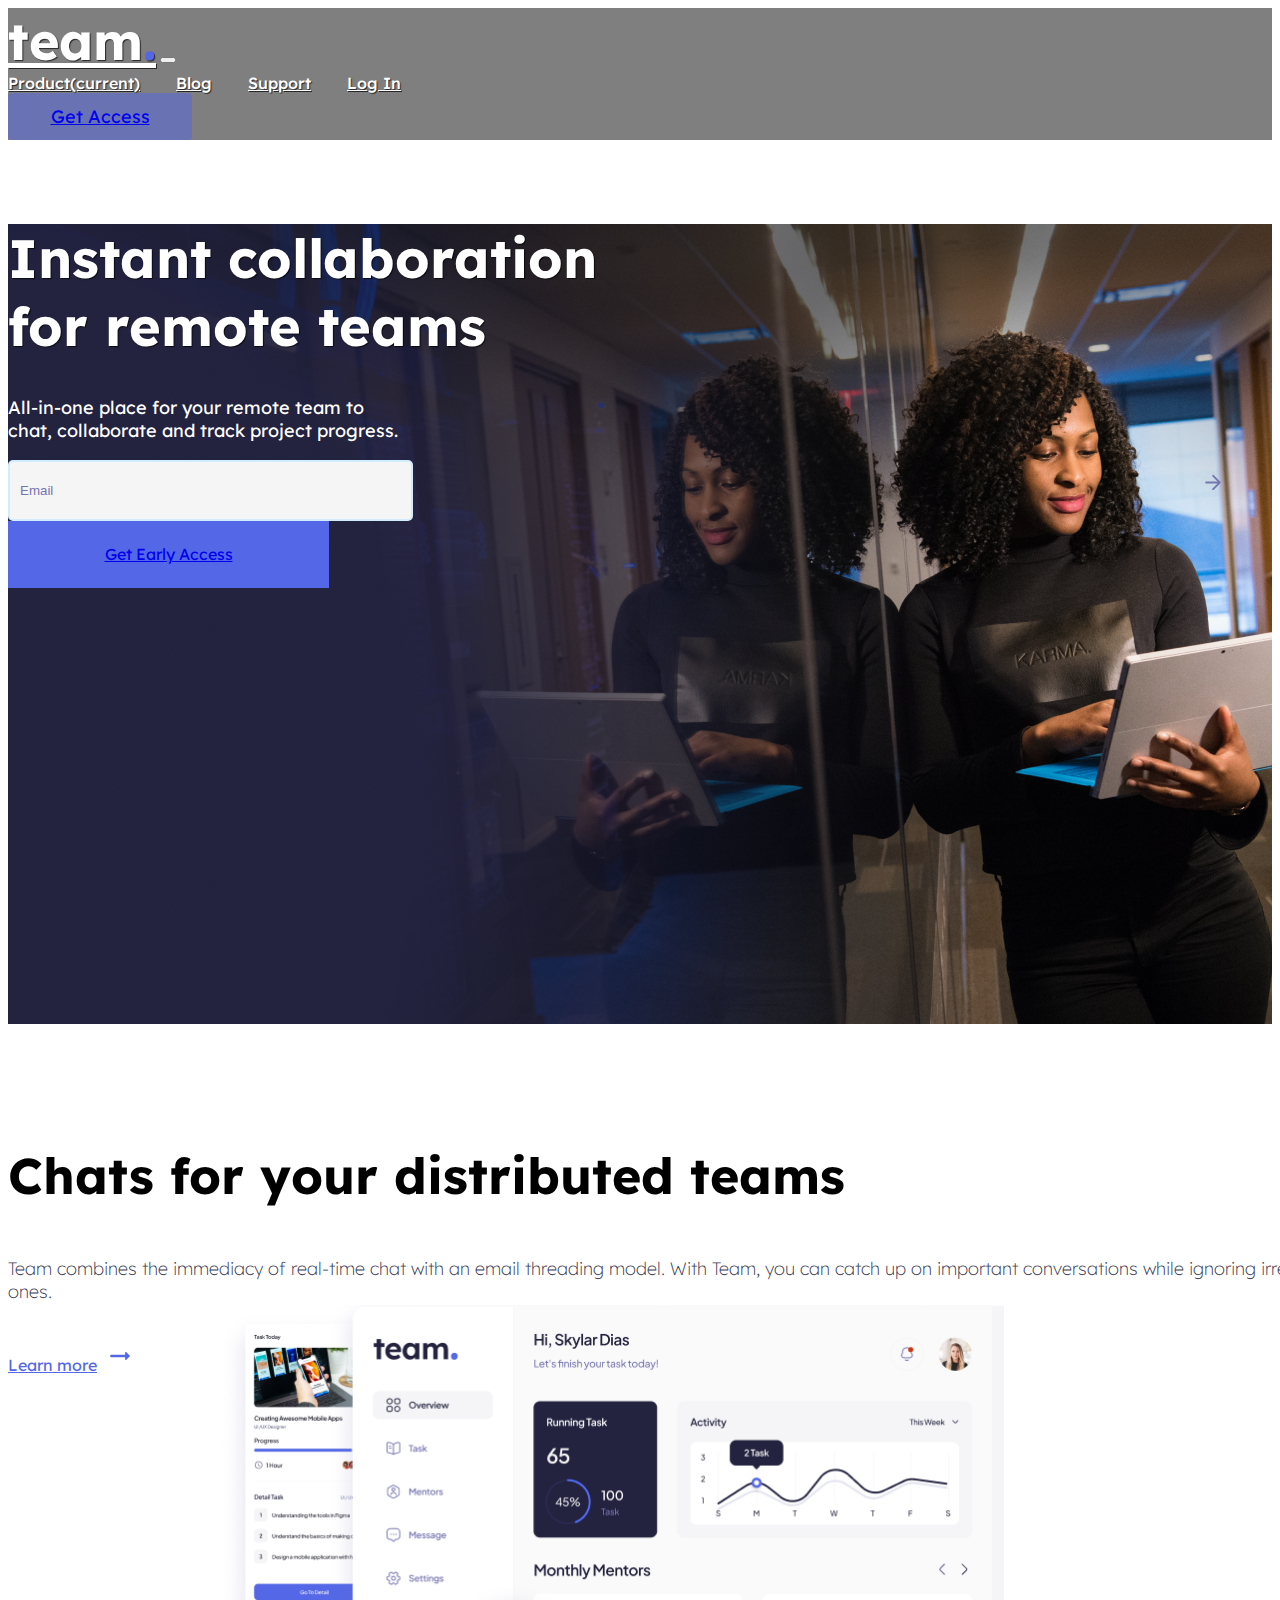
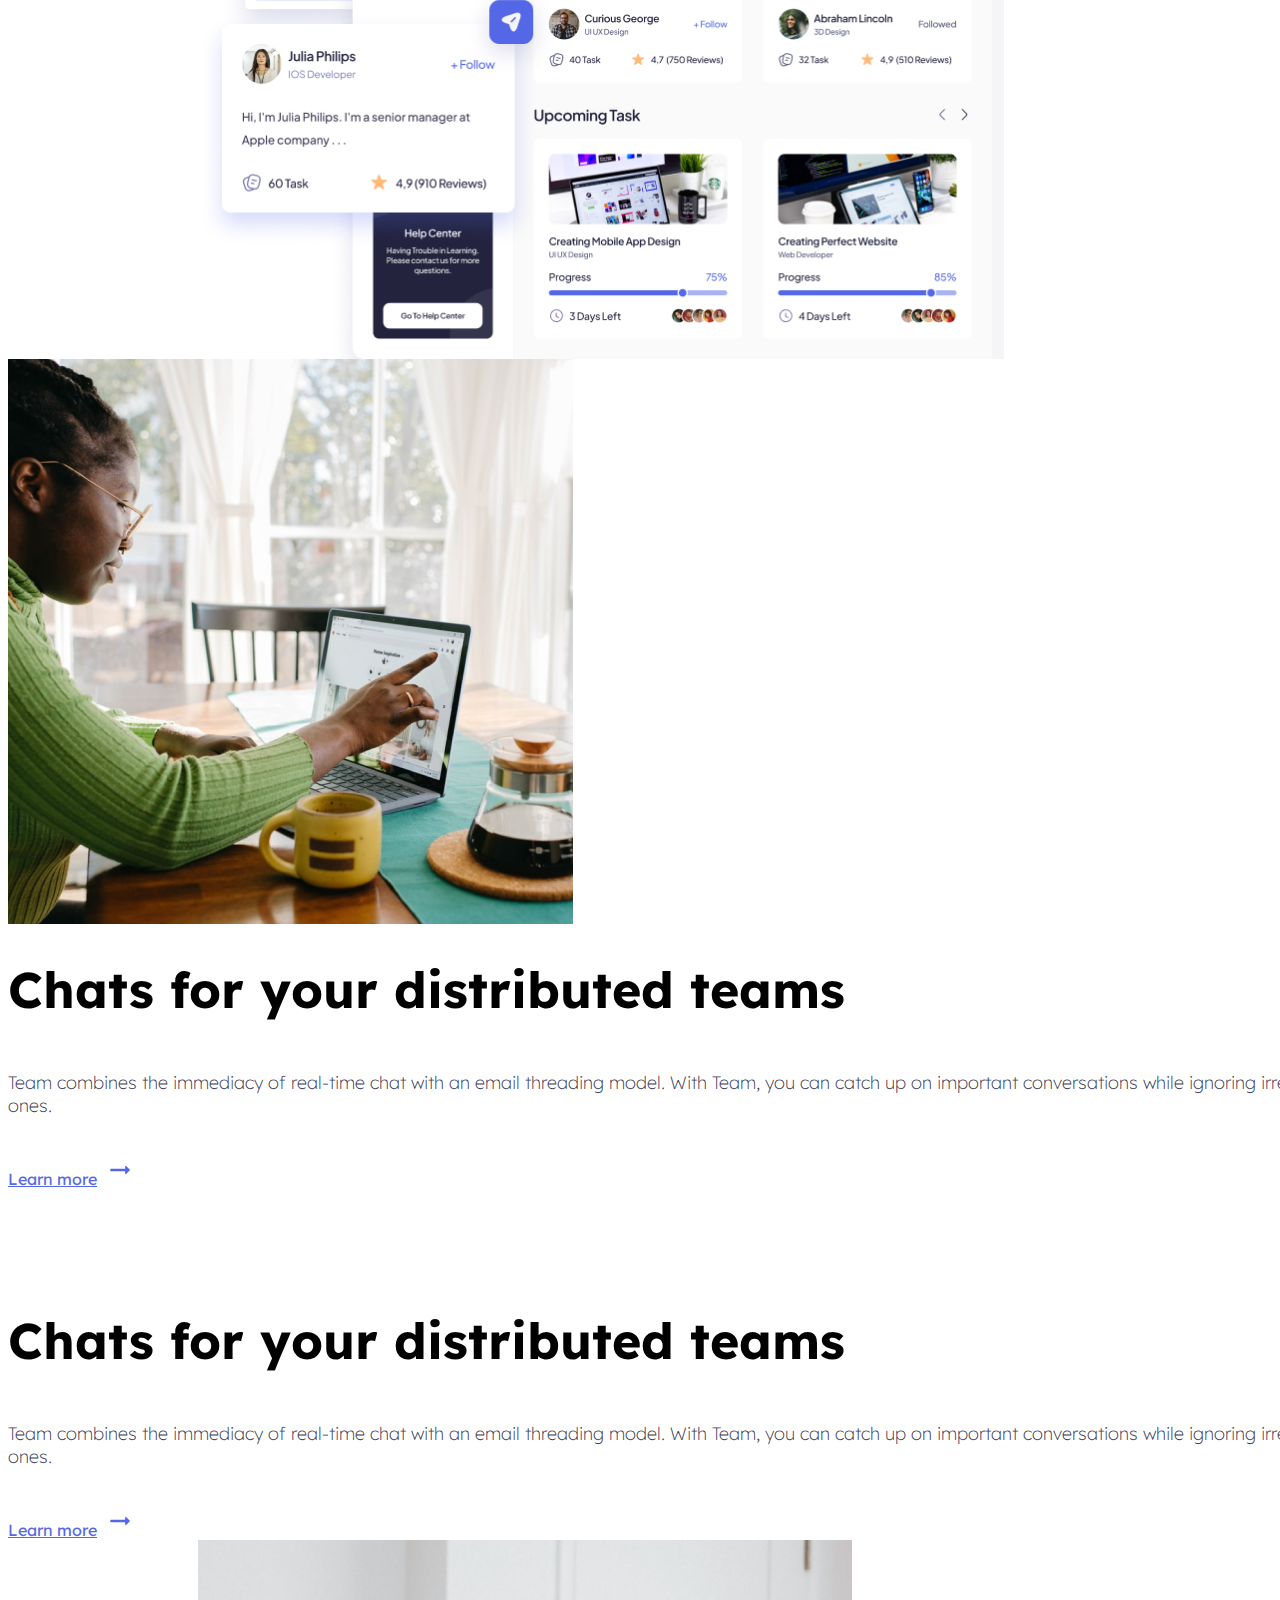
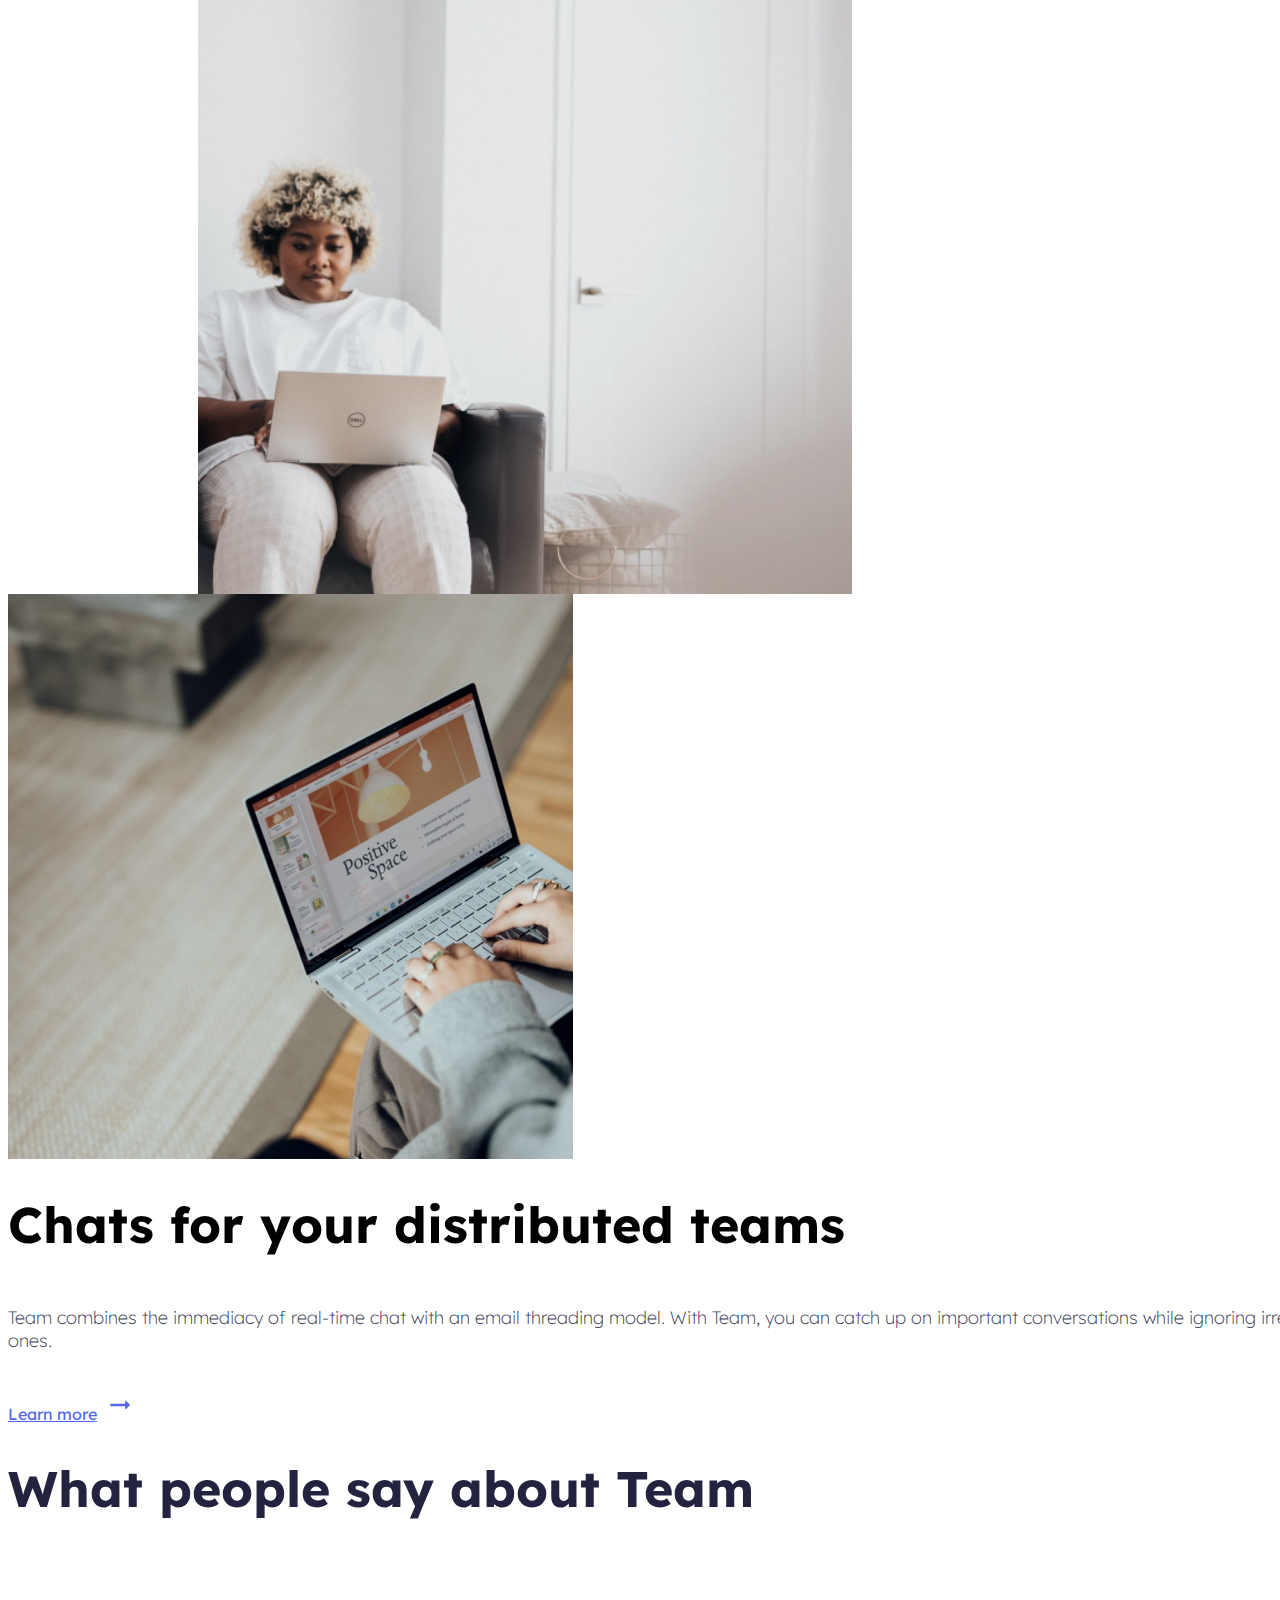
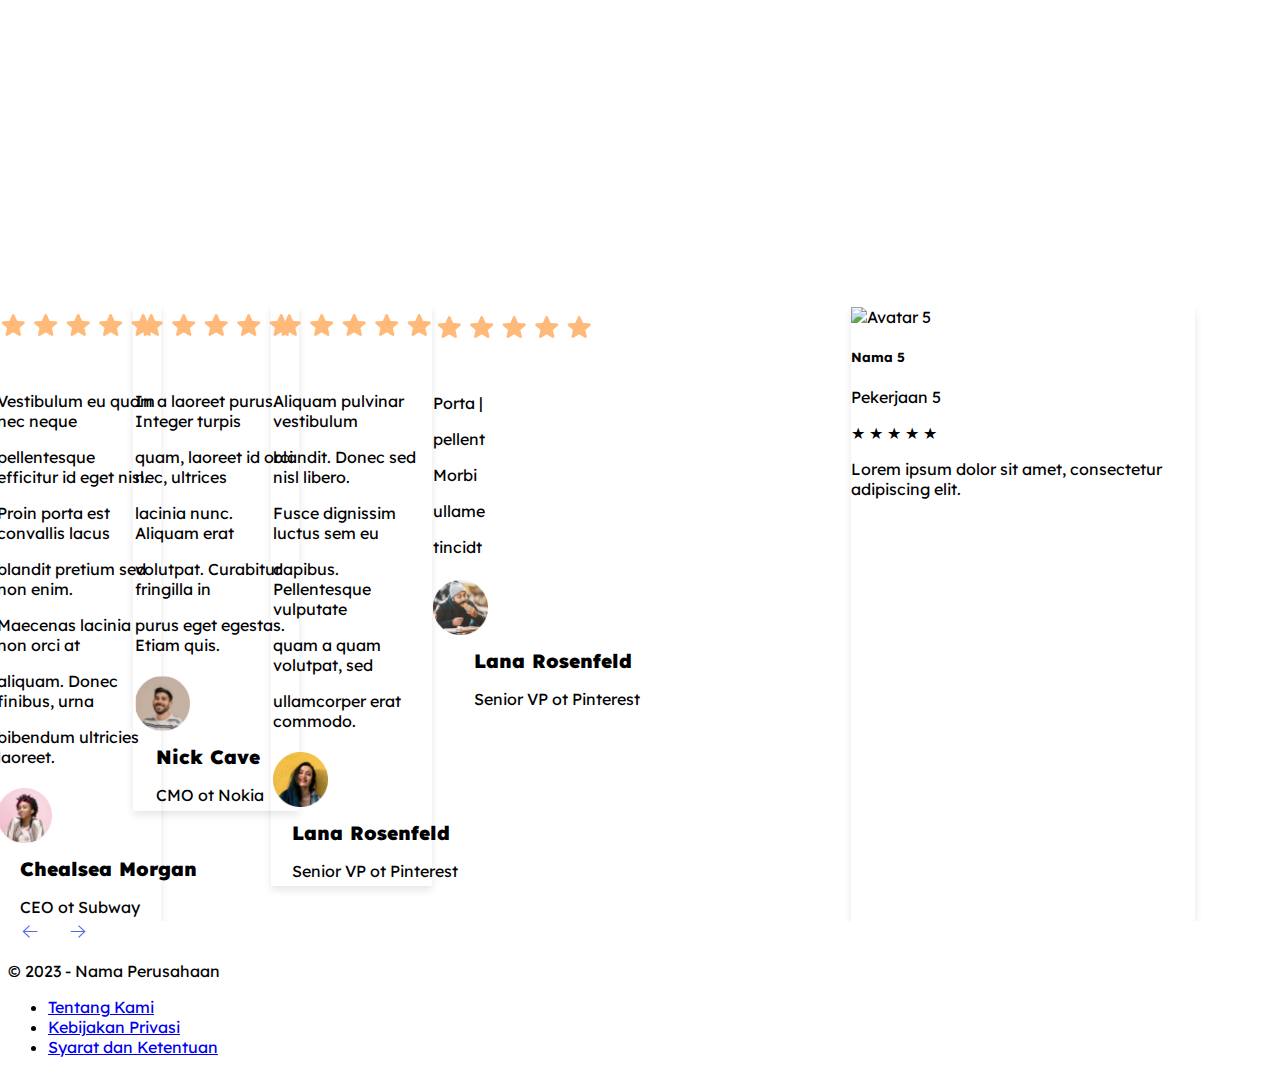
==== commit 1580c486: "update navbar" ====
--- a/index.html
+++ b/index.html
@@ -25,10 +25,10 @@
         </button>
         <div class="collapse navbar-collapse" id="navbarNavAltMarkup">
           <div class="navbar-nav ml-auto font-family">
-            <a class="nav-link" href="#"><u>Product</u><span class="sr-only">(current)</span></a>
-            <a class="nav-link" href="#"><u>Blog</u></a>
-            <a class="nav-link" href="#"><u>Support</u></a>
-            <a class="nav-link" href="#"><u>Log In</u></a>
+            <a class="nav-link text-white nav-activate" href="#"><u>Product</u><span class="sr-only">(current)</span></a>
+            <a class="nav-link text-white" href="#"><u>Blog</u></a>
+            <a class="nav-link text-white" href="#"><u>Support</u></a>
+            <a class="nav-link text-white" href="#"><u>Log In</u></a>
             <a class="btn text-white tombol" href="#">Get Access</a>
           </div>
         </div>
@@ -44,22 +44,23 @@
           <p class="lead mt-4"><span>All-in-one place for your remote team to</span>
              chat, collaborate and track project progress.</p>
              <div class="container">
-              
               <div class="row">
                 <div class="lebar-kolom mt-5">
                   <div class="input-group">
                     <input type="text" class="form-email form-control icon-input" placeholder="Email">
                     <div class="input-group-append">
-                      <span class="input-group-text">
-                      <img src="img/arrow_forward.png" alt="">
+                      <span>
+                      <img src="img/arrow_forward.png" alt="" class="arrow-forward">
                       </span>
                     </div>
                   </div>
                 </div>
+
+                
                 <div class="col-6 mt-5">
                   <a href="#" class="btn text-white tombol2">Get Early Access</a>
               </div>
-              </div>
+            </div>
         </div>
         </div>
       </div>
--- a/style.css
+++ b/style.css
@@ -1,20 +1,84 @@
-/* MOBILE VERSION */
+/* MOBILE POTRAIT VERSION */
 @media (max-width: 576px) {
+  /* Navbar */
+  .navbar {
+    position: fixed;
+    z-index: 2;
+  }
+  /* END Navbar */
+
+  /* Jumbotron */
+  .jumbotron {
+    position: relative;
+  }
+
+   /* END Jumbotron */
+
+  /*Working Space*/
+
   .workingspace {
     margin-bottom: 50px;
   }
 
+ /* END Working Space*/
+ 
+ /* .custom-container {
+    width: 100%;
+    padding: 0;
+  } */
+
+  /* Commentar */
+  .review-carousel {
+    overflow: hidden;
+    white-space: nowrap;
+    display: flex;
+    transition: transform 0.3s ease;
+    height: 120%;
+  }
+
+
+  .review-card {
+    flex: 0 0 80%;
+    margin-right: 6%;
+  }
+
+  .review-card-no-mirror {
+    flex: 0 0 80%;
+    margin-right: 6%;
+  }
+
+  .card-img-top {
+    height: 30%;
+  }
+
+  .review-card .review-content p {
+    margin-bottom: 2%;
+    height: auto;
+  }
+ /* END Commentar */
+
+  /* Custom */
+
+  .tombol {
+    /* display: flex; */
+    justify-content: center;
+    align-items: center;
+    background-color: #5468e7;
+  }
+
   .urutan-kolom1 {
-    order: 1; /* Mengubah urutan kolom menjadi 2 */
+    order: 1; 
     margin-bottom: 20px;
   }
 
   .urutan-kolom2 {
-    order: 2; /* Mengubah urutan kolom menjadi 2 */
-  }
-}
-
-/* ALL */
+    order: 2; 
+  }
+
+  /* END Custom */
+}
+
+/* SEMUA UKURAN */
 
 /* .body{
     margin: 0;
@@ -22,13 +86,24 @@
 
 /* Navbar */
 .navbar {
-  position: relative;
-  z-index: 1;
+  /* position: relative;
+  z-index: 1; */
+  position: fixed; 
+  top: 0;
+  left: 0;
+  right: 0;
+  z-index: 1; 
+  background-color: rgba(0, 0, 0, 0.5);
 }
 
 .navbar-brand {
+  color: white;
   font-size: 52px;
   font-weight: 700;
+}
+
+.navbar-nav .nav-link {
+  color: white; 
 }
 /* END Navbar */
 
@@ -39,8 +114,8 @@
   height: 900px;
   /* width: auto; */
   /* text-align: center; */
-  position: relative;
-  margin-top: -105px;
+
+  /* margin-top: -90px;/ */
   margin-left: -900px;
 }
 
@@ -73,12 +148,43 @@
   font-weight: 600;
 }
 
+.jumbotron .arrow-forward {
+  position: absolute;
+  top: 14px;
+  right: 4%;
+  cursor: pointer;
+}
+
+
+.jumbotron input[type="text"] {
+  padding: 5px 50px 5px 10px;
+  width: 100%;
+  border: 2px solid #D1ECFD;
+  border-radius: 5px;
+  background-color: #F5F5F5;
+  color: black;
+
+}
+
+
+.jumbotron input[type="text"]::placeholder {
+  color: #7676B2;
+
+}
+
+
+.jumbotron input[type="text"]:focus {
+  border-color: rgb(84, 104, 231);
+  box-shadow: 0 0 0 3px rgba(84, 104, 231, 0.2);
+}
+
 /* END Jumbotron */
 
 /* Workingspace */
-.workingspace {
-  /* text-align: center; */
-}
+
+/* .workingspace {
+  text-align: center;
+} */
 
 .workingspace h3 {
   font-size: 50px;
@@ -107,15 +213,11 @@
 
 .review-card {
   box-shadow: 0 4px 8px rgba(0, 0, 0, 0.1);
-  /* Add shadow effect */
   transition: box-shadow 0.3s ease-in-out;
-  /* Optional: Add rounded corners for a better look */
   flex: 0 0 27%;
-  /* Adjust the width as needed */
   margin-right: 6%;
 }
 
-/* Increase shadow on hover */
 .review-card:hover {
   box-shadow: 0 8px 16px rgba(0, 0, 0, 0.1);
 }
@@ -130,9 +232,7 @@
 
 .review-card .review-content {
   max-width: 100%;
-  /* Set maximum width for the review content */
   padding: 2%;
-  /* Add some padding to the content */
 }
 
 .review-card .avatar-img {
@@ -146,46 +246,35 @@
 
 .review-card .reviewer-name p {
   display: block;
-
-  /* Sesuaikan style lainnya jika diperlukan */
   margin-bottom: 10px;
 }
 
 .review-card .review-content p {
   margin-bottom: 1%;
-  /* Remove margin-bottom as it's not needed anymore */
   height: 2%;
-  /* Enable vertical scrolling if the content exceeds the fixed height */
+  
 }
 
 .card-img-top {
   height: 45%;
-  /* Sesuaikan tinggi dengan ukuran card lain */
   object-fit: cover;
 }
 
-/* Custom styles for the Next and Previous buttons */
 .custom-btn {
   background-color: #ffffff;
-  /* Change the background color here */
   color: #ffffff;
-  /* Change the text color (if needed) */
   border: none;
-  /* Adjust the padding as needed */
   border-radius: 5%;
-  /* Add rounded corners */
   cursor: pointer;
 }
 
-/* Custom styles for the Next and Previous button images */
 .custom-btn img {
   width: 60%;
-  /* Adjust the image width as needed */
   height: 60%;
-  /* Adjust the image height as needed */
-}
-
-/* Media query for mobile landscape */
+}
+/* END Review Card */
+
+/* MOBILE LANDSCAPE VERSION */
 @media only screen and (max-width: 767px) {
   .review-carousel {
     height: auto;
@@ -210,68 +299,16 @@
   }
 }
 
-/* Media query for mobile portrait */
-@media only screen and (max-width: 576px) {
-  .custom-container {
-    width: 100%;
-    padding: 0;
-  }
-
-  /* ... Existing CSS Rules ... */
-
-  .review-carousel {
-    overflow: hidden;
-    white-space: nowrap;
-    display: flex;
-    transition: transform 0.3s ease;
-    height: 120%;
-  }
-
-  .review-card {
-    flex: 0 0 80%;
-    margin-right: 6%;
-  }
-
-  .review-card-no-mirror {
-    flex: 0 0 80%;
-    margin-right: 6%;
-  }
-
-  .card-img-top {
-    height: 30%;
-  }
-
-  .review-card .review-content p {
-    margin-bottom: 2%;
-    height: auto;
-  }
-}
-/* END Review Card */
+/* END MOBILE LANDSCAPE VERSION */
+
 
 /* Footer */
 
 /* END Footer */
 
-/* Utility */
+/* Custom */
 .font-family {
   font-family: Lexend Deca;
-}
-
-.tombol {
-  border-radius: 4px;
-  -webkit-border-radius: 4px;
-  -moz-border-radius: 4px;
-  -ms-border-radius: 4px;
-  -o-border-radius: 4px;
-  background-color: #5468e780;
-  width: 184px;
-  height: 47px;
-  font-size: 18px;
-  font-weight: 400;
-  padding: 10px, 44px;
-  display: flex;
-  justify-content: center;
-  align-items: center;
 }
 
 .tombol2 {
@@ -329,6 +366,17 @@
   margin-left: 8px;
 }
 
+.arrow-icon {
+  /* Styling for arrow icon */
+  position: absolute;
+  top: 50%;
+  right: -40%;
+  transform: translateY(-50%);
+  width: 30px;
+  height: 30px;
+  cursor: pointer;
+}
+
 .text-model {
   color: #232340;
   font-weight: 700;
@@ -336,11 +384,15 @@
   /* height: 50vh; */
 }
 
-/* END Utility */
+/* END Custom */
 
 /* DEKSTOP VERSION */
 @media (min-width: 992px) {
   /* Navbar */
+  .navbar {
+    position: relative; /* Membuat navbar tetap di atas */
+  }
+
   .navbar-brand,
   .nav-link {
     color: white !important;
@@ -425,6 +477,23 @@
     display: block;
   }
 
+  .tombol {
+    border-radius: 4px;
+    -webkit-border-radius: 4px;
+    -moz-border-radius: 4px;
+    -ms-border-radius: 4px;
+    -o-border-radius: 4px;
+    background-color: #5468e780;
+    width: 184px;
+    height: 47px;
+    font-size: 18px;
+    font-weight: 400;
+    padding: 10px, 44px;
+    display: flex;
+    justify-content: center;
+    align-items: center;
+  }
+
   .lebar-mockup {
     margin-left: 190px;
     margin-top: -70px;
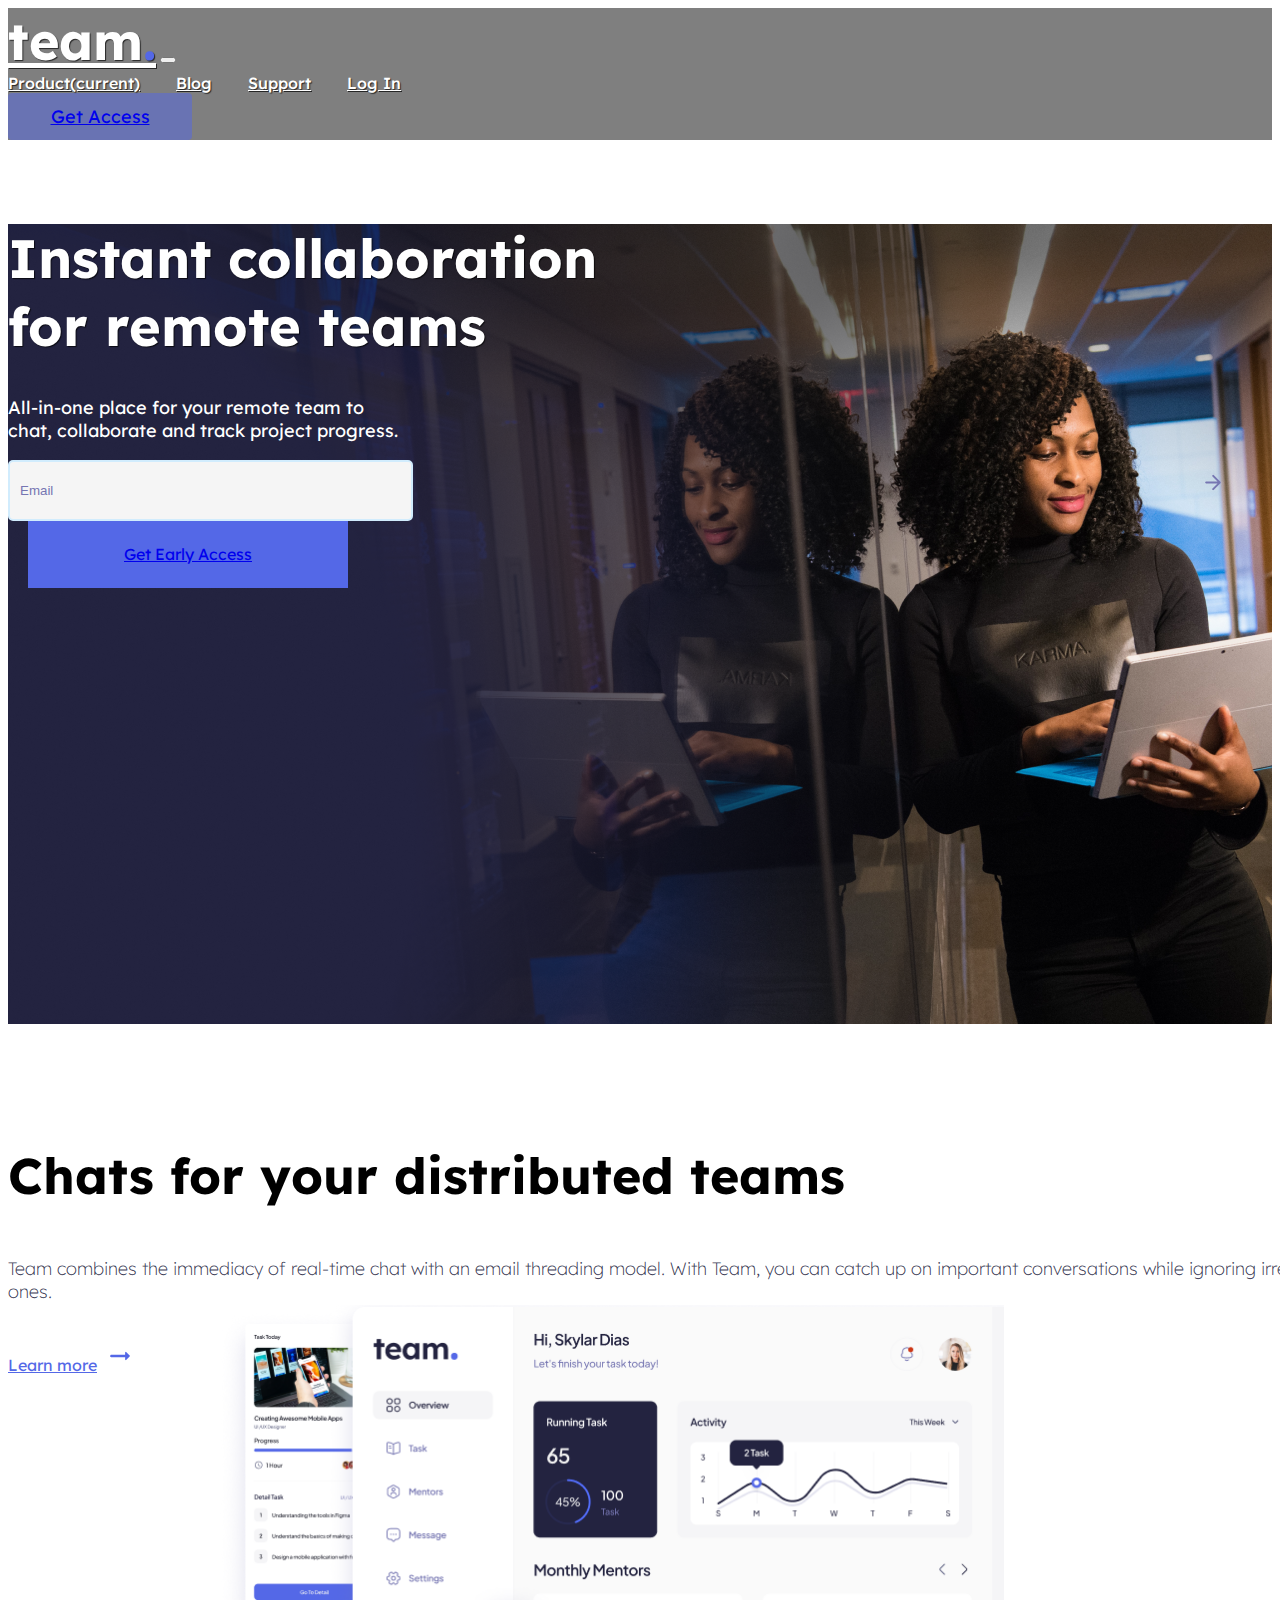
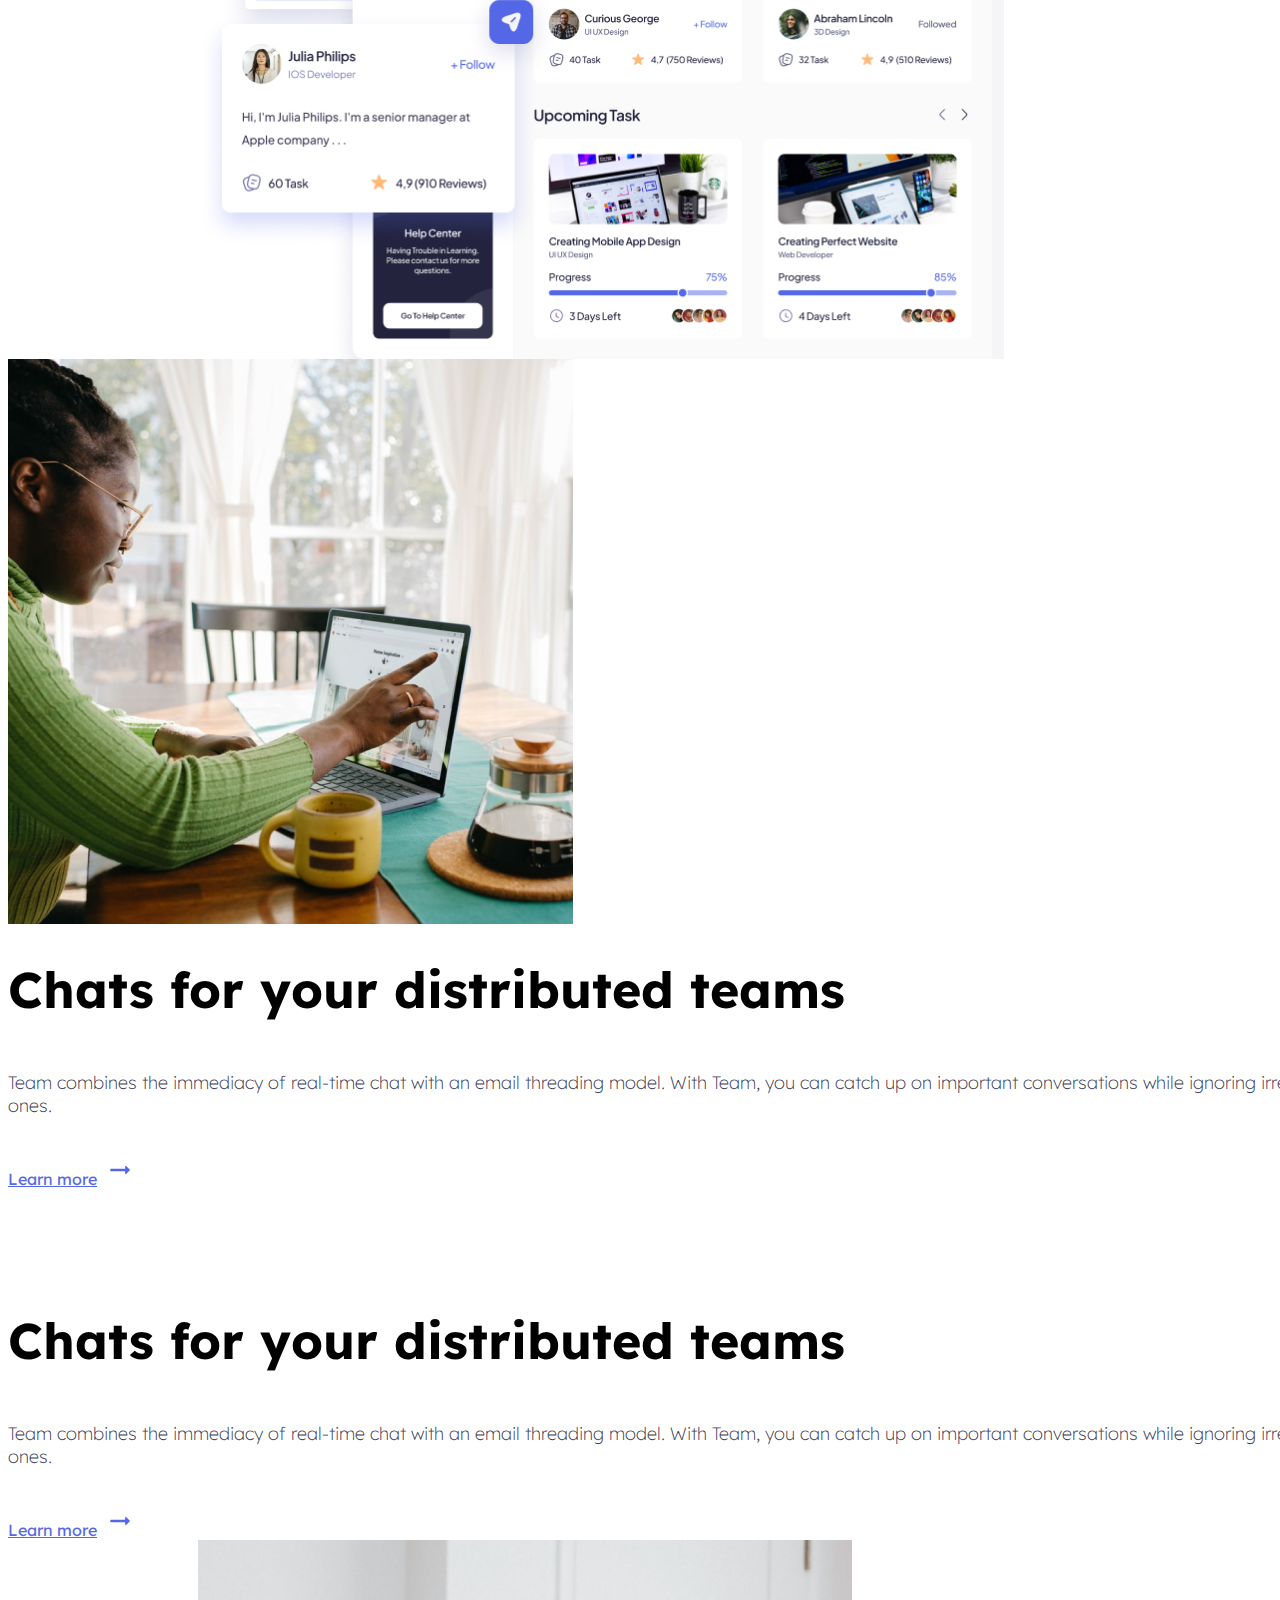
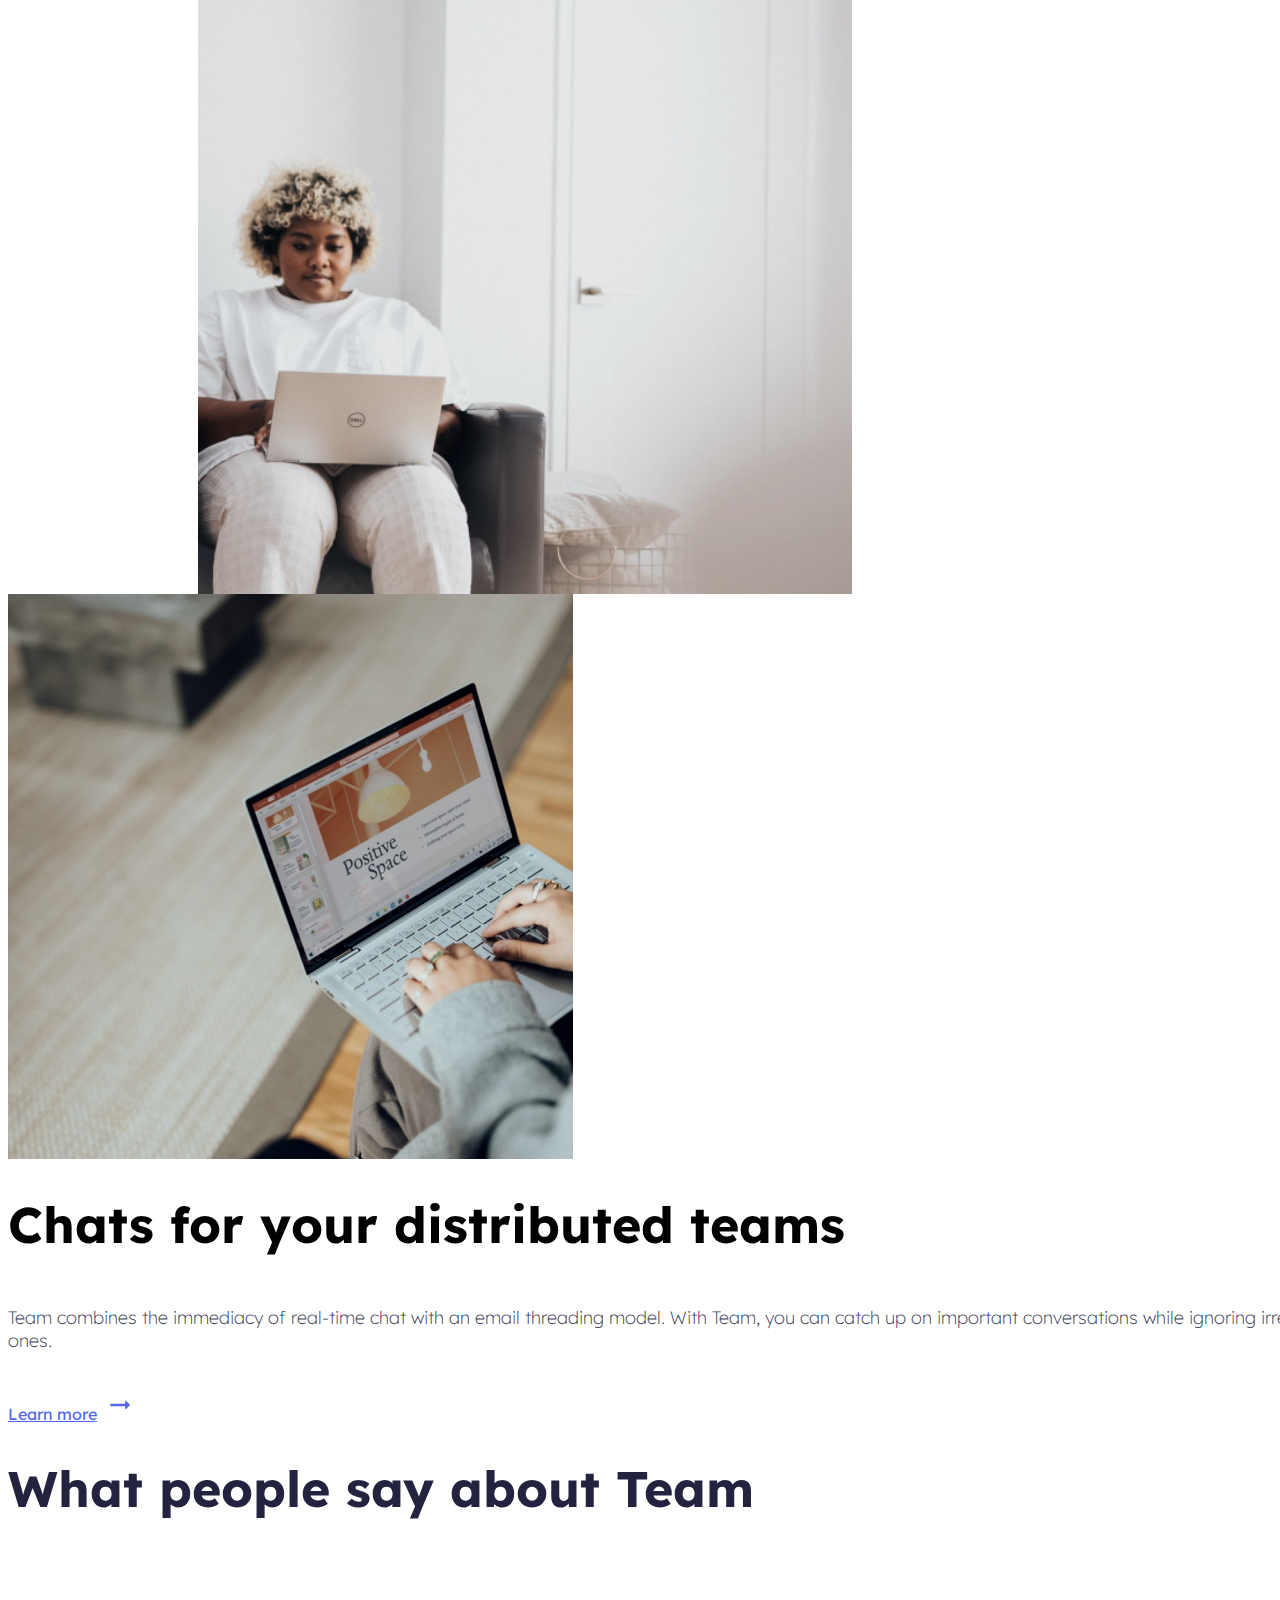
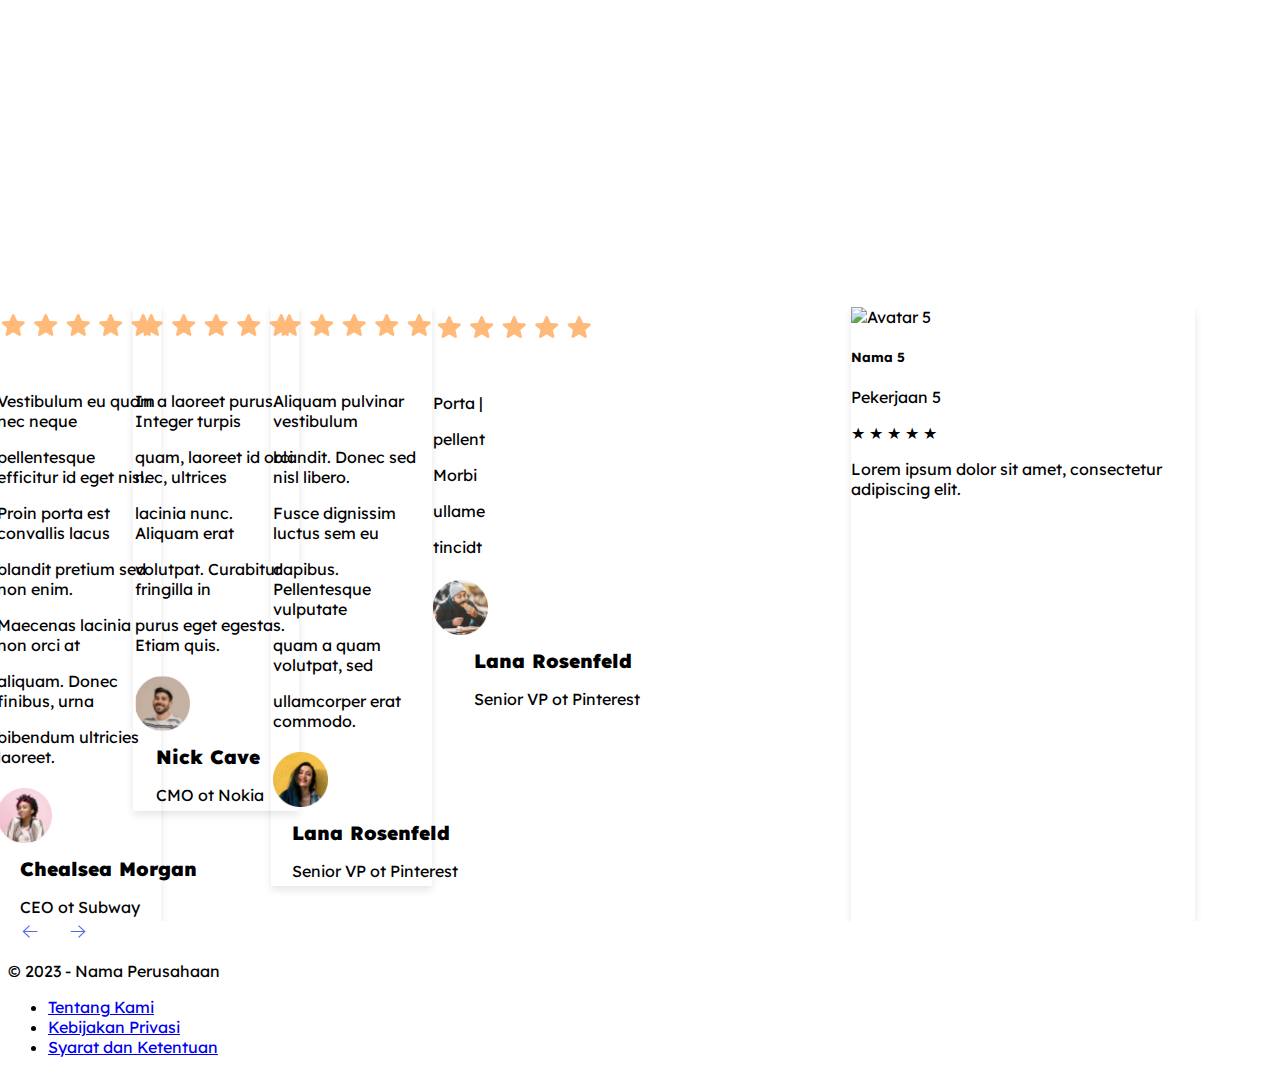
==== commit 019141dc: "update respon button" ====
--- a/index.html
+++ b/index.html
@@ -43,9 +43,9 @@
           <h1 class="display-4">Instant collaboration<br>for remote teams</h1>
           <p class="lead mt-4"><span>All-in-one place for your remote team to</span>
              chat, collaborate and track project progress.</p>
-             <div class="container">
+             <div class="container geser-kanan">
               <div class="row">
-                <div class="lebar-kolom mt-5">
+                <div class="mt-5 lebar-kolom urutan-kolom1">
                   <div class="input-group">
                     <input type="text" class="form-email form-control icon-input" placeholder="Email">
                     <div class="input-group-append">
@@ -55,10 +55,8 @@
                     </div>
                   </div>
                 </div>
-
-                
-                <div class="col-6 mt-5">
-                  <a href="#" class="btn text-white tombol2">Get Early Access</a>
+                <div class="mt-5 urutan-kolom2">
+                  <a href="#" class="btn text-white tombol2 dibawah">Get Early Access</a>
               </div>
             </div>
         </div>
--- a/style.css
+++ b/style.css
@@ -1,5 +1,5 @@
 /* MOBILE POTRAIT VERSION */
-@media (max-width: 576px) {
+@media (max-width: 520px) {
   /* Navbar */
   .navbar {
     position: fixed;
@@ -12,7 +12,7 @@
     position: relative;
   }
 
-   /* END Jumbotron */
+  /* END Jumbotron */
 
   /*Working Space*/
 
@@ -20,9 +20,9 @@
     margin-bottom: 50px;
   }
 
- /* END Working Space*/
- 
- /* .custom-container {
+  /* END Working Space*/
+
+  /* .custom-container {
     width: 100%;
     padding: 0;
   } */
@@ -36,7 +36,6 @@
     height: 120%;
   }
 
-
   .review-card {
     flex: 0 0 80%;
     margin-right: 6%;
@@ -55,44 +54,73 @@
     margin-bottom: 2%;
     height: auto;
   }
- /* END Commentar */
+  /* END Commentar */
 
   /* Custom */
 
   .tombol {
-    /* display: flex; */
     justify-content: center;
     align-items: center;
     background-color: #5468e7;
   }
 
+  .tombol2 {
+    display: flex;
+    justify-content: center;
+    align-items: center;
+    background-color: #5468e7;
+    padding: 10px 44px;
+    width: 262px;
+    height: 47px;
+    margin: -50px;
+    
+    
+  }
+
   .urutan-kolom1 {
-    order: 1; 
+    order: 1;
     margin-bottom: 20px;
   }
 
   .urutan-kolom2 {
-    order: 2; 
-  }
-
-  /* END Custom */
+    order: 2;
+  }
+
+  .geser-kanan {
+    padding-left: 900px;
+
+  }
+
+  .dibawah {
+    margin-top: 60px;
+  }
+
+  .input-group {
+    right: -50%;
+    width: 260px;
+    height: 110px;
+    cursor: pointer;
+  }
+    /* END Custom */
+
 }
 
 /* SEMUA UKURAN */
 
-/* .body{
-    margin: 0;
-} */
+.body {
+  width: auto;
+  margin: auto;
+}
 
 /* Navbar */
 .navbar {
   /* position: relative;
   z-index: 1; */
-  position: fixed; 
+  position: fixed;
   top: 0;
   left: 0;
   right: 0;
-  z-index: 1; 
+  z-index: 1;
   background-color: rgba(0, 0, 0, 0.5);
 }
 
@@ -103,7 +131,7 @@
 }
 
 .navbar-nav .nav-link {
-  color: white; 
+  color: white;
 }
 /* END Navbar */
 
@@ -155,23 +183,18 @@
   cursor: pointer;
 }
 
-
 .jumbotron input[type="text"] {
   padding: 5px 50px 5px 10px;
   width: 100%;
-  border: 2px solid #D1ECFD;
+  border: 2px solid #d1ecfd;
   border-radius: 5px;
-  background-color: #F5F5F5;
+  background-color: #f5f5f5;
   color: black;
-
-}
-
+}
 
 .jumbotron input[type="text"]::placeholder {
-  color: #7676B2;
-
-}
-
+  color: #7676b2;
+}
 
 .jumbotron input[type="text"]:focus {
   border-color: rgb(84, 104, 231);
@@ -188,17 +211,13 @@
 
 .workingspace h3 {
   font-size: 50px;
-  /* text-transform: uppercase; */
-  /* margin-top: 30px; */
   font-weight: 700;
-  /* margin-right: -100px; */
 }
 
 .workingspace p {
   font-size: 18px;
   color: #232340e5;
   font-weight: 200;
-  /* margin-right: -100px; */
 }
 
 /* END Workingspace */
@@ -252,7 +271,6 @@
 .review-card .review-content p {
   margin-bottom: 1%;
   height: 2%;
-  
 }
 
 .card-img-top {
@@ -301,7 +319,6 @@
 
 /* END MOBILE LANDSCAPE VERSION */
 
-
 /* Footer */
 
 /* END Footer */
@@ -311,23 +328,6 @@
   font-family: Lexend Deca;
 }
 
-.tombol2 {
-  display: flex;
-  justify-content: center;
-  align-items: center;
-  background-color: #5468e7;
-  padding: 10px 44px;
-  width: 233px;
-  height: 47px;
-}
-
-/* .tombol2 {
-    background-color: #5468E7;
-    padding: 10px, 44px, 10px, 44px;
-    width: 233px;
-    height: 47px;
-
-} */
 
 .warna-titik {
   color: #5468e7;
@@ -340,15 +340,9 @@
 }
 
 .form-email {
-  /* width: 298px; */
-  /* margin-right: 100px; */
   height: 47px;
   padding: 11px, 16px;
   width: 100%;
-}
-.input-group-text {
-  border: none;
-  background-color: rgb(255, 255, 255);
 }
 
 .lebar-kolom {
@@ -494,6 +488,17 @@
     align-items: center;
   }
 
+  .tombol2 {
+    display: flex;
+    margin-left: 20px;
+    justify-content: center;
+    align-items: center;
+    background-color: #5468e7;
+    padding: 10px 44px;
+    width: 232px;
+    height: 47px;
+  }
+
   .lebar-mockup {
     margin-left: 190px;
     margin-top: -70px;
